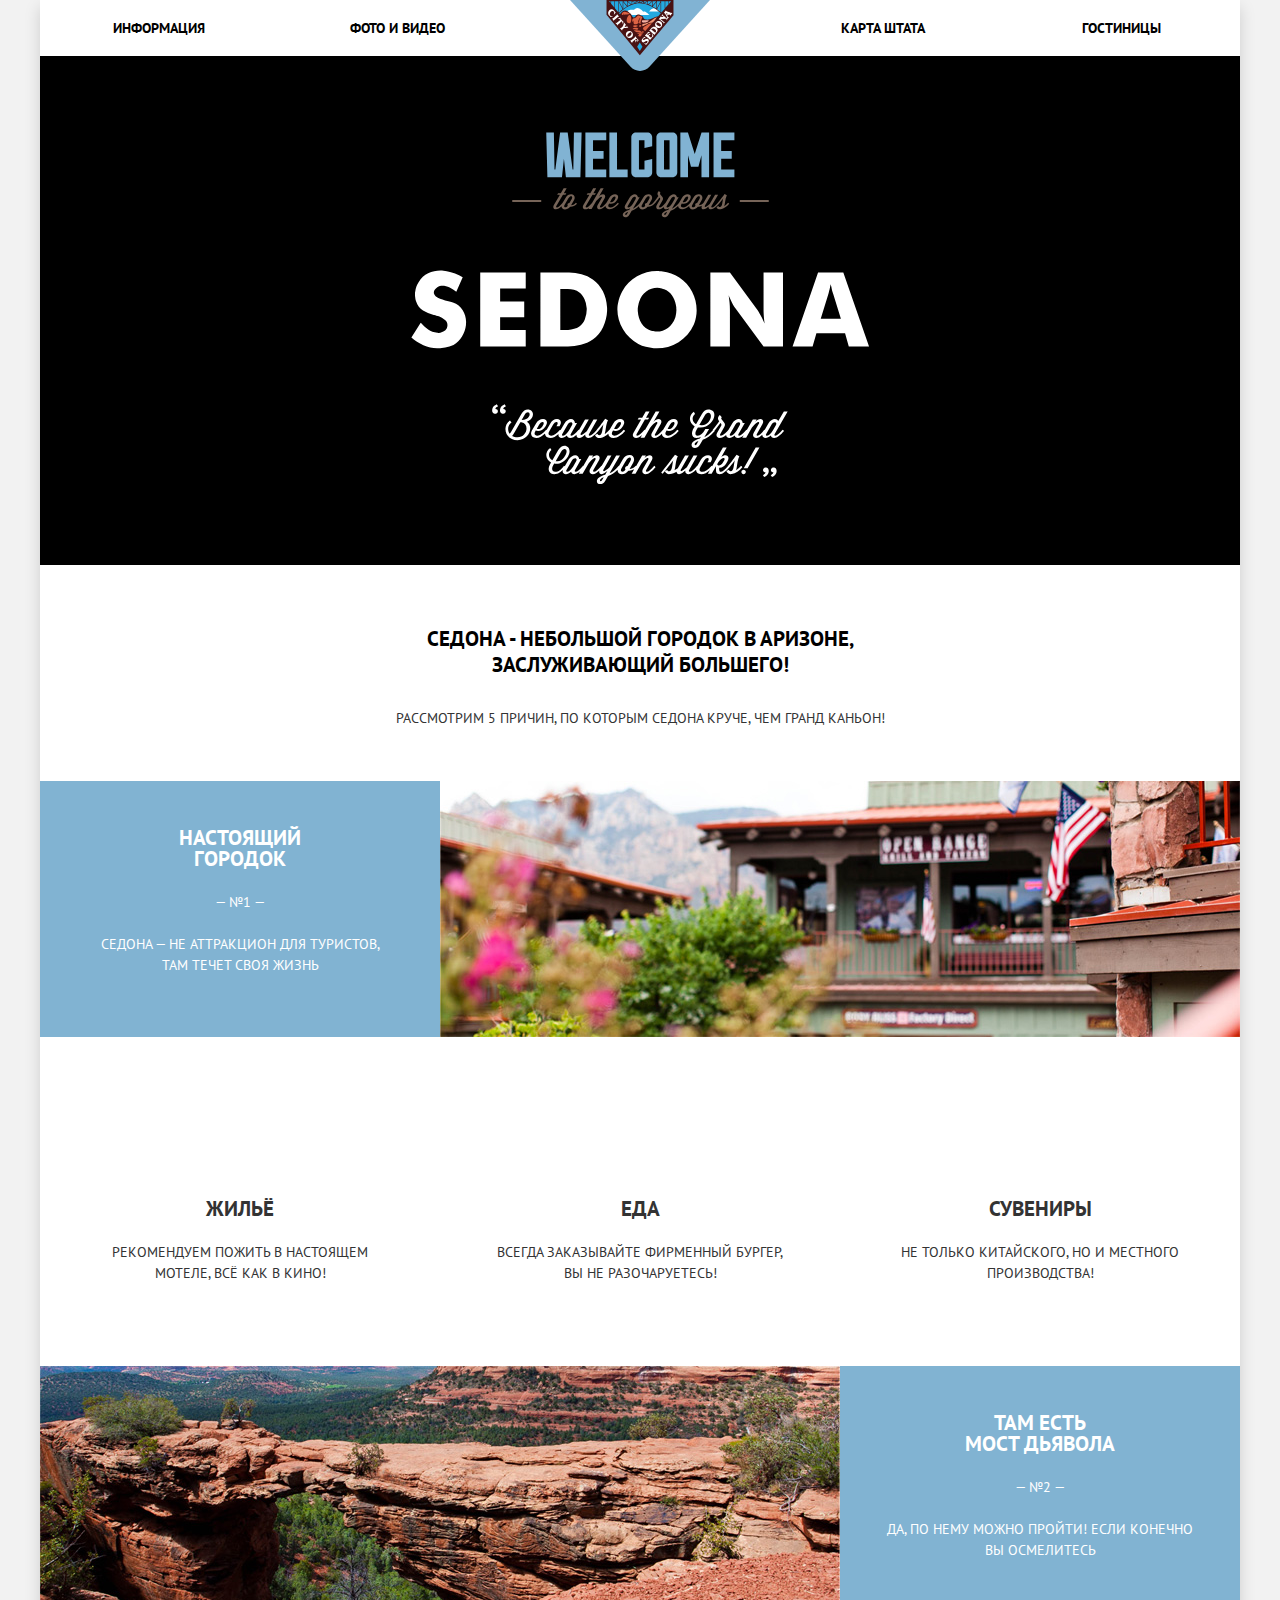
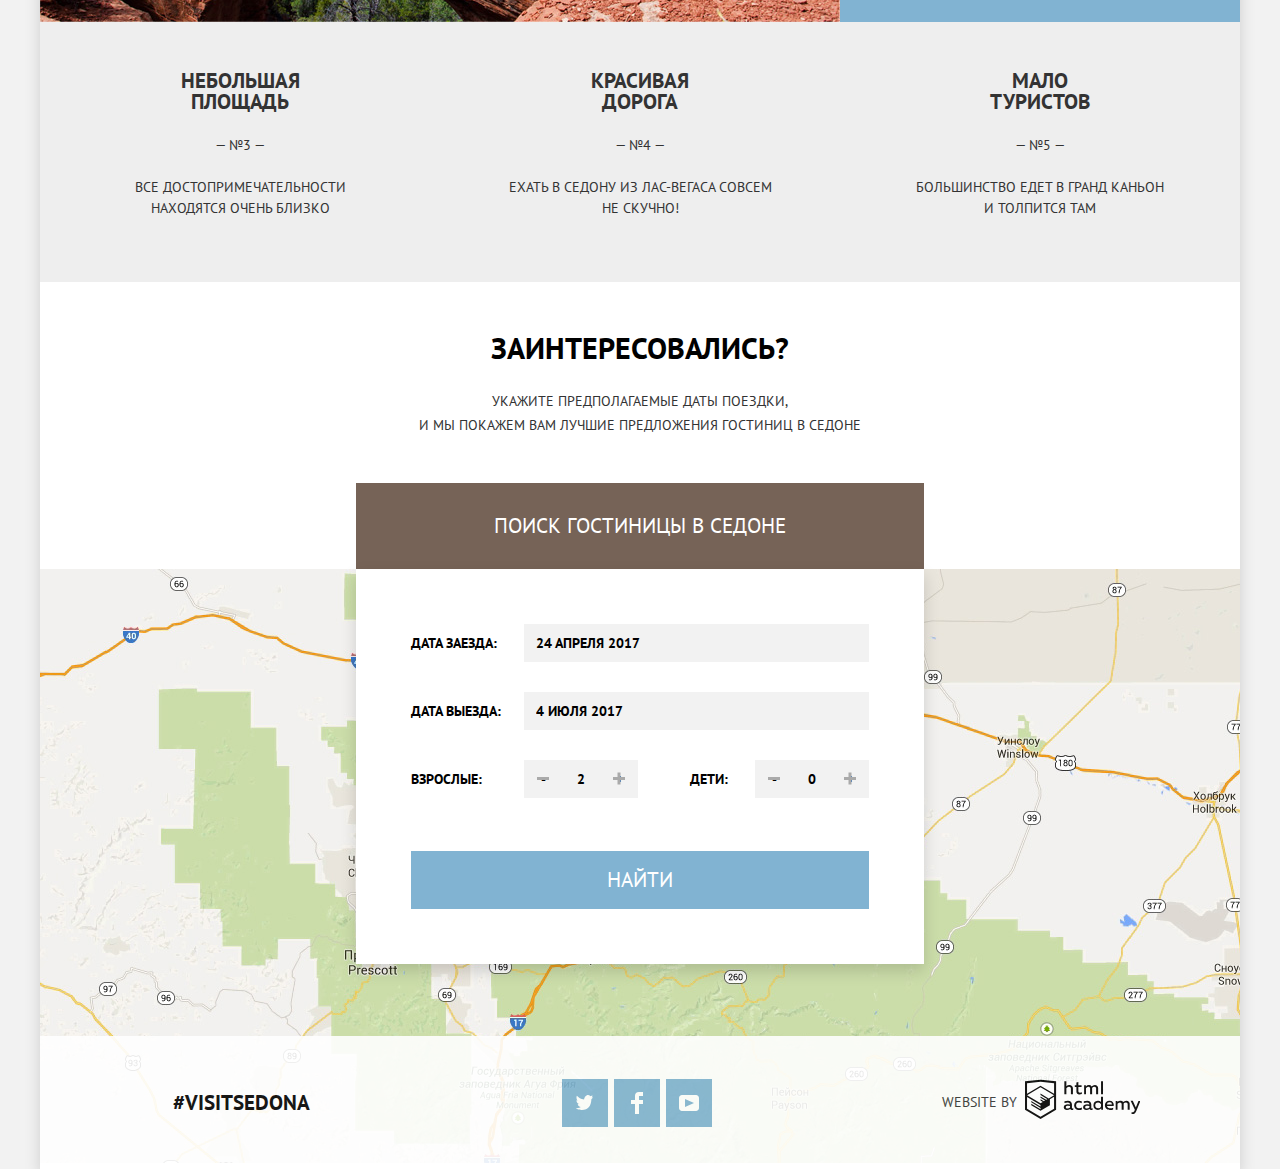
==== index.html @ 8b04db04 "Полностью закончил верстку главной страницы" ====
<!DOCTYPE html>
<html lang="ru">
  <head>
    <meta charset="utf-8">
    <title>HTML Academy: Седона</title>
    <link href="https://fonts.googleapis.com/css?family=PT+Sans:400,700&amp;subset=cyrillic" rel="stylesheet">
    <link href="css/normalize.css" rel="stylesheet">
    <link href="css/style.css" rel="stylesheet">
  </head>
  <body>
    <div class="content">
      <header class="main-header">
        <nav class="main-navigation">
          <ul class="site-navigation">
            <div class="first-navigation">
              <li><a href="info.html">ИНФОРМАЦИЯ</a></li>
              <li><a href="photo.html">ФОТО И ВИДЕО</a></li>
            </div>
            <img src="img/sedona-logo.svg" class="sedona-logo" width="" height="" alt="Логотип Седоны»">
            <div class="last-navigation">
              <li><a href="map.html">КАРТА ШТАТА</a></li>
              <li><a href="inner.html">ГОСТИНИЦЫ</a></li>
            </div>
          </ul>
        </nav>
      </header>
      <main>
        <section class="welcome-sedona">
          <h1 class="visually-hidden">Город Седона</h1>
          <img class="welcome-img" src="img/sedona-welcome.svg" width="" height="" alt="Welcome to Sedona">
        </section>
        <section class="sedona-reasons">
          <h2 class="visually-hidden">Преимущества Седоны</h2>
          <div class="headline">
            <p><b>СЕДОНА - НЕБОЛЬШОЙ ГОРОДОК В АРИЗОНЕ, ЗАСЛУЖИВАЮЩИЙ БОЛЬШЕГО!</b></p>
          </div>
          <p>РАССМОТРИМ 5 ПРИЧИН, ПО КОТОРЫМ СЕДОНА КРУЧЕ, ЧЕМ ГРАНД КАНЬОН!</p>
          <ol class="sedona-reasons-top">
            <li class="true-town">
              <div>
                <section class="description true-town-description">
                  <h3>НАСТОЯЩИЙ ГОРОДОК</h3>
                  <span>— №1 —</span><p>СЕДОНА — НЕ АТТРАКЦИОН ДЛЯ ТУРИСТОВ, ТАМ ТЕЧЕТ СВОЯ ЖИЗНЬ</p>
                </section>
                <img class="true-town-img" src="img/true-town.jpg" width="800px" height="256px" alt="Седона - настоящий городок">
              </div>
              <ul class="trues">
                <li>
                  <h4>ЖИЛЬЁ</h4>
                  <p>РЕКОМЕНДУЕМ ПОЖИТЬ В НАСТОЯЩЕМ МОТЕЛЕ, ВСЁ КАК В КИНО!</p>
                </li>
                <li>
                  <h4>ЕДА</h4>
                  <p>ВСЕГДА ЗАКАЗЫВАЙТЕ ФИРМЕННЫЙ БУРГЕР, ВЫ НЕ РАЗОЧАРУЕТЕСЬ!</p>
                </li>
                <li>
                  <h4>СУВЕНИРЫ</h4>
                  <p>НЕ ТОЛЬКО КИТАЙСКОГО, НО И МЕСТНОГО ПРОИЗВОДСТВА!</p>
                </li>
              </ul>
            </li>
            <li class="bridge">
              <img class="bridge-img" src="img/bridge.jpg" width="" height="" alt="Мост дьявола">
              <section class="description bridge-description">
                <h3>ТАМ ЕСТЬ <br> МОСТ ДЬЯВОЛА</h3>
                <span>— №2 —</span><p>ДА, ПО НЕМУ МОЖНО ПРОЙТИ! ЕСЛИ КОНЕЧНО ВЫ ОСМЕЛИТЕСЬ</p>
              </section>
            </li>
            <div class="last-reasons">
              <li class="area description">
                <h3>НЕБОЛЬШАЯ ПЛОЩАДЬ</h3>
                <span>— №3 —</span><p>ВСЕ ДОСТОПРИМЕЧАТЕЛЬНОСТИ НАХОДЯТСЯ ОЧЕНЬ БЛИЗКО</p>
              </li>
              <li class="road description">
                <h3>КРАСИВАЯ ДОРОГА</h3>
                <span>— №4 —</span><p>ЕХАТЬ В СЕДОНУ ИЗ ЛАС-ВЕГАСА СОВСЕМ НЕ СКУЧНО!</p>
              </li>
              <li class="tourists description">
                <h3>МАЛО ТУРИСТОВ</h3>
                <span>— №5 —</span><p>БОЛЬШИНСТВО ЕДЕТ В ГРАНД КАНЬОН И ТОЛПИТСЯ ТАМ</p>
              </li>
            </div>
          </ol>
        </section>
        <section class="search-hotels">
          <p class="interest"><b>ЗАИНТЕРЕСОВАЛИСЬ?</b></p>
          <p class="description-form">УКАЖИТЕ ПРЕДПОЛАГАЕМЫЕ ДАТЫ ПОЕЗДКИ, <br> И МЫ ПОКАЖЕМ ВАМ ЛУЧШИЕ ПРЕДЛОЖЕНИЯ ГОСТИНИЦ В СЕДОНЕ</p>
          <button class="button search-hotels-button">ПОИСК ГОСТИНИЦЫ В СЕДОНЕ</button>
          <div>
            <form class="search" method="post" action="https://echo.htmlacademy.ru">
              <div class="date-box">
                <label for="date-in">ДАТА ЗАЕЗДА:</label>
                <input type="text" class="date" id="date-in" value="24 АПРЕЛЯ 2017">
              </div>
              <div class="date-box">
                <label for="date-out">ДАТА ВЫЕЗДА:</label>
                <input type="text" class="date" id="date-out" value="4 ИЮЛЯ 2017">
              </div>
              <div class="bigs-kids">
                <div class="sign-number">
                  <label for="bigs">ВЗРОСЛЫЕ:</label>
                  <button class="sign" type="button">-</button>
                  <input class="bigs-kids-number" type="text" id="bigs" value="2">
                  <button class="sign plus" type="button">+</button>
                </div>
                <div class="sign-number">
                  <label for="kids" class="kids">ДЕТИ:</label>
                  <button class="sign" type="button">-</button>
                  <input class="bigs-kids-number" type="text" id="kids" value="0">
                  <button class="sign plus" type="button">+</button>
                </div>
              </div>
              <button class="button search-button" type="submit">НАЙТИ</button>
            </form>
          </div>
        </section>
        <section class="map">
          <img src="img/map.jpg" class="sedona-map" width="" height="" alt="Соединённые Штаты Америки, штат Аризона, Коконино-Каунти, Седона»"></li>
        </section>
      </main>
      <footer class="main-footer">
        <p class="hashtag"><b>#VISITSEDONA</b></p>
        <ul class="footer-social">
          <li><a class="social-button" href="#"><span class="visually-hidden">Twitter</span>
            <svg xmlns="http://www.w3.org/2000/svg" xmlns:xlink="http://www.w3.org/1999/xlink" viewBox="0 0 17 15" width="17" height="15">
                <path fill="#FFF" d="M10.95.144c1.685-.496 2.984.27 3.577 1.179.673-.231 1.331-.481 2.011-.708a2.345 2.345 0 0 1-.857 1.768c.685.17 1.304-.491 1.304-.491-.169 1-1.006 1.788-1.563 2.024-.231 6.75-3.175 11.217-10.077 11.082h-.446c-.41 0-4.164-.46-4.898-1.887 2.271.196 3.893-.422 4.693-1.177-.96-.3-2.679-.477-2.979-2.95.349.106.564.228 1.19.119C1.705 8.247.374 7.53.448 5.33c.285.328 1.067.536 1.34.472C1.085 5.561-.182 2.442.894.85c1.818 1.854 3.735 3.606 7.152 3.773C8.254 2.33 9.183.793 10.95.144z"/>
            </svg>
          </a></li>
          <li><a class="social-button" href="#"><span class="visually-hidden">Facebook</span>
            <svg xmlns="http://www.w3.org/2000/svg" viewBox="0 0 12 22" width="12" height="22">
                <path fill="#FFF" d="M12 4V0H8a4 4 0 0 0-4 4v4H0v4h4v10h4V12h4V8H8V4h4z"/>
            </svg>
          </a></li>
          <li><a class="social-button" href="#"><span class="visually-hidden">Youtube</span>
            <svg xmlns="http://www.w3.org/2000/svg" xmlns:xlink="http://www.w3.org/1999/xlink" viewBox="0 0 20 16" width="20" height="16">
                <path fill="#FFF" d="M17 0H3C1.35 0 0 1.35 0 3v10c0 1.65 1.35 3 3 3h14c1.65 0 3-1.35 3-3V3c0-1.65-1.35-3-3-3zM6.027 11.998V4.002L15.014 8l-8.987 3.998z"/>
            </svg>
          </a></li>
        </ul>
        <div class="trade-mark">
          <p>Website by</p>
          <a href="https://htmlacademy.ru" class="academy-logo">
            <svg xmlns="http://www.w3.org/2000/svg" data-name="Layer 1" viewBox="0 0 113 39" width="115" height="41">
                <path fill="#000" d="M46.84 28.22a2.07 2.07 0 0 0 .58-.11v1.4a3.41 3.41 0 0 1-1.24.22 1.75 1.75 0 0 1-1.75-1 5.08 5.08 0 0 1-3.3 1.13c-1.59 0-3.06-.87-3.06-2.68 0-2.24 2.08-2.93 3.9-2.93a11.63 11.63 0 0 1 2.28.26v-.31c0-1.09-.8-1.86-2.3-1.86a7.79 7.79 0 0 0-3.15.67v-1.79a10.72 10.72 0 0 1 3.35-.58c2.48 0 4 1.18 4 3.83v3.14a.57.57 0 0 0 .69.61zm-6.76-1.19a1.42 1.42 0 0 0 1.64 1.29 3.56 3.56 0 0 0 2.53-1v-1.51a10.21 10.21 0 0 0-1.9-.22c-1.1.01-2.27.35-2.27 1.45zM53.06 20.62a5.29 5.29 0 0 1 2.7.67v1.79a4.28 4.28 0 0 0-2.42-.73 2.89 2.89 0 1 0 0 5.76 5.26 5.26 0 0 0 2.55-.67v1.8a6.58 6.58 0 0 1-2.9.6 4.42 4.42 0 0 1-4.72-4.54 4.54 4.54 0 0 1 4.79-4.68zM65.84 28.22a2.07 2.07 0 0 0 .58-.11v1.4a3.41 3.41 0 0 1-1.24.22 1.75 1.75 0 0 1-1.75-1 5.08 5.08 0 0 1-3.3 1.13c-1.59 0-3.06-.87-3.06-2.68 0-2.24 2.08-2.93 3.9-2.93a11.63 11.63 0 0 1 2.28.26v-.31c0-1.09-.8-1.86-2.3-1.86a7.79 7.79 0 0 0-3.15.67v-1.79a10.72 10.72 0 0 1 3.35-.58c2.48 0 4 1.18 4 3.83v3.14a.57.57 0 0 0 .69.61zm-6.76-1.19a1.42 1.42 0 0 0 1.64 1.29 3.56 3.56 0 0 0 2.53-1v-1.51a10.21 10.21 0 0 0-1.9-.22c-1.11.01-2.27.35-2.27 1.45zM76.67 16.85v12.76h-1.76v-1.39a4.07 4.07 0 0 1-3.35 1.62 4.62 4.62 0 0 1 0-9.22 4 4 0 0 1 3.15 1.37v-5.14h2zm-4.76 5.48a2.9 2.9 0 0 0 0 5.8 3 3 0 0 0 2.79-1.84v-2.13a3.06 3.06 0 0 0-2.79-1.83zM82.99 20.62c3.48 0 4.68 2.81 4.12 5.34h-6.58c.22 1.57 1.75 2.22 3.35 2.22a6.41 6.41 0 0 0 2.77-.62v1.68a7.5 7.5 0 0 1-3.14.6c-2.68 0-5-1.53-5-4.61a4.39 4.39 0 0 1 4.48-4.61zm.09 1.62a2.39 2.39 0 0 0-2.57 2.26h4.85a2.06 2.06 0 0 0-2.28-2.26zM89.1 29.61v-8.75h1.73v1.09a4 4 0 0 1 2.92-1.33 3 3 0 0 1 2.73 1.4 4.33 4.33 0 0 1 3.06-1.4 3.21 3.21 0 0 1 3.32 3.52v5.47h-2V24.2a1.67 1.67 0 0 0-1.73-1.84 2.94 2.94 0 0 0-2.17 1.18V29.61h-2V24.2a1.67 1.67 0 0 0-1.73-1.84 3.11 3.11 0 0 0-2.32 1.35v5.91h-2zM111.47 20.86h2l-4.1 9.93c-.95 2.28-2.19 3-3.52 3a5 5 0 0 1-1.15-.15v-1.66a3 3 0 0 0 .89.13c.95 0 1.66-.67 2.17-2l.18-.44-4.16-8.82h2.13l3 6.6zM40.66 1.53v5a4 4 0 0 1 2.83-1.2A3.41 3.41 0 0 1 47.1 8.9v5.41h-2V9.15a1.9 1.9 0 0 0-2-2.1 3.08 3.08 0 0 0-2.44 1.46v5.8h-2V1.53h2zM52.43 2.42v3.12h3.17v1.71h-3.17v4c0 1.15.53 1.53 1.66 1.53a4.71 4.71 0 0 0 1.77-.35v1.68a7.14 7.14 0 0 1-2.35.38 2.68 2.68 0 0 1-3-2.88V7.23h-1.6V5.52h1.57V2.88zM58.1 14.29V5.54h1.73v1.09a4 4 0 0 1 2.92-1.33 3 3 0 0 1 2.73 1.4 4.33 4.33 0 0 1 3.06-1.4 3.21 3.21 0 0 1 3.32 3.52v5.47h-2V8.88a1.67 1.67 0 0 0-1.73-1.84 2.94 2.94 0 0 0-2.17 1.18V14.29h-2V8.88a1.67 1.67 0 0 0-1.73-1.84 3.11 3.11 0 0 0-2.32 1.35v5.91h-2zM74.72 1.52h1.95v12.76h-1.95zM15.44.02h-.16L0 1.62v28l15.28 9.09 15.28-9.09v-28zm13.12 28.45l-13.28 7.9L2 28.47V16.99l13.22 7.87v1.43l-9.07-5.4v1.38l9.11 5.47v1.46l-9.1-5.42v1.38l9.11 5.47 9.19-5.5V19.22l4.1-2.45v11.67zm0-13.16l-3.65 2.14-1.68 1-8-4.76v1.38l6.84 4.07h-.06l-.15.09-1 .57-5.64-3.36v1.38l4.45 2.65-1.05.7-3.36-2v1.38l2.21 1.3-2.25 1.35-13.16-7.82 13.17-7.92zm0-1.39L15.21 6.05l-13.2 7.86V3.41l13.28-1.39 13.28 1.39v10.51z"/>
            </svg>
          </a>
        </div>
      </footer>
    </div>
  </body>
</html>
---- css/style.css ----
body {
  margin: 0;
  padding: 0 20px;
  font-family: "PT Sans", "Arial", sans-serif;
  font-size: 14px;
  line-height: 21px;
  font-weight: normal;
  color: #333333;
  text-transform: uppercase;
  text-align: center;
  background-color: #f2f2f2;
}

.content {
  box-sizing: border-box;
  width: 1200px;
  margin: 0 auto;
  background-color: #ffffff;
  box-shadow: 0px 7px 15px 0 rgba(0, 1, 1, 0.15);
  position: relative;
}

body .inner-page {
  text-align: left;
}

a {
  text-decoration: none;
}

img {
  max-width: 100%;
  height: auto;
}

.visually-hidden {
  position: absolute;
  width: 1px;
  height: 1px;
  margin: -1px;
  border: 0;
  padding: 0;
  clip: rect(0 0 0 0);
  overflow: hidden;
}

.welcome-sedona {
  background-image:
    url(/Users/belinsky/Documents/GitHub/913447-sedona-24/img/polygon.svg),
    url(/Users/belinsky/Documents/GitHub/913447-sedona-24/img/background.jpg);
  background-color: black;
  width: 100%;
  height: 509px;
  margin: 0;
  padding: 0;
  background-repeat: no-repeat, no-repeat;
  background-position: center 451px, center -82px;
  display: flex;
}

.welcome-img {
  margin: auto;
  margin-top: 76px;
}

.main-navigation a {
  line-height: 26px;
  font-weight: bold;
  color: #000000;
  background-color: #ffffff;
}

.main-navigation .site-navigation-current {
  color: #766357;
}

.main-navigation a:hover,
.main-navigation a:focus {
  color: #81b3d2;
}

.main-navigation a:active {
  color: rgba(0, 0, 0, 0.3);
}

.site-navigation {
  background-color: white;
  margin: 0;
  padding: 15px 0;
  list-style: none;
  display: flex;
  justify-content: space-between;
  align-items: center;
}

.first-navigation,
.last-navigation {
  width: 478px;
  display: flex;
  justify-content: space-around;
}

.sedona-logo {
  position: absolute;
  top: 0;
  left: 50%;
  margin-left: -70px;
}

.sedona-reasons-top {
  margin: 0;
}

.sedona-reasons {
  background-color: white;
}

.sedona-reasons p {
  /* line-height: 26px; */
  padding: 0;
  margin: 0;
}

.headline {
  margin-top: 61px;
  margin-bottom: 27px;
  margin-left: auto;
  margin-right: auto;
  width: 440px;
  font-size: 21px;
  line-height: 26px;
  color: #000000;
}

.headline + p {
  line-height: 26px;
}

.sedona-reasons > p {
  margin-bottom: 50px;
}

.sedona-reasons-top,
.sedona-reasons-top li {
  list-style: none;
  padding: 0;
}

.sedona-reasons h3,
.sedona-reasons h4 {
  font-size: 21px;
  padding: 0;
  margin: 0;
}

.sedona-reasons h3 {
  padding: 0 60px;
}

.true-town div,
.bridge {
  display: flex;
  height: 256px;
  color: #ffffff;
  background-color: #81b3d2;
}

.description {
  box-sizing: border-box;
  width: 400px;
}

.true-town-description {
  padding: 46px 60px 60px 60px;
}

.true-town-img {
  box-sizing: border-box;
  width: 800px;
}

.sedona-reasons span {
  display: inline-block;
  margin: 23px auto 21px auto;
}

.trues {
  display: flex;
  padding: 0;
}

.trues li {
  width: 400px;
  padding: 131px 55px 82px 55px;
  position: relative;
}

.trues h4 {
  margin-top: 30px;
  margin-bottom: 23px;
}

.trues li:first-child::before {
  content: "";
  position: absolute;
  width: 75px;
  height: 72px;
  top: 60px;
  left: 50%;
  margin-left: -37px;
  background-image: url(/Users/belinsky/Documents/GitHub/913447-sedona-24/img/house.svg);
}

.trues li:nth-child(2)::before {
  content: "";
  position: absolute;
  width: 74px;
  height: 70px;
  top: 61px;
  left: 50%;
  margin-left: -37px;
  background-image: url(/Users/belinsky/Documents/GitHub/913447-sedona-24/img/burger.svg);
}

.trues li:nth-child(3)::before {
  content: "";
  position: absolute;
  width: 64px;
  height: 76px;
  top: 56px;
  left: 50%;
  margin-left: -32px;
  background-image: url(/Users/belinsky/Documents/GitHub/913447-sedona-24/img/gift.svg);
}

.bridge-description {
   padding: 46px 45px 60px 45px;
}

.last-reasons {
  display: flex;
  background-color: #eeeeee;
  padding-top: 48px;
  padding-bottom: 63px;
}

.last-reasons li {
  padding-left: 72px;
  padding-right: 72px;
}

.last-reasons .road {
  padding-left: 65px;
  padding-right: 65px;
}


.search-hotels {
  background-color: white;
}

.search-hotels .interest {
  font-size: 30px;
  line-height: 36px;
  margin-top: 48px;
  margin-bottom: 23px;
  color: #000000;
}

.search-hotels .description-form {
  margin-bottom: 46px;
  line-height: 24px;
}

.button {
  border: 0;
  color: #ffffff;
  text-align: center;
  font-size: 21px;
  line-height: 26px;
}


.search-hotels-button {
/*  width: 568px; */
  padding: 30px 138px;
/*  height: 86px; */
  background-color: #766357;

}

.search-hotels-button:hover,
.search-hotels-button:focus,
.button-reserv:hover,
.button-reserv:focus {
  background-color: #604e43;
}

.search-hotels-button:active,
.button-reserv:active {
  background-color: #503e33;
  color: rgba(255, 255, 255, 0.3);
}

.sedona-map {
  position: relative;
  z-index: 1;
}

.search-hotels-button + div {
  position: relative;
}

.search {
  position: absolute;
  z-index: 20;
  top: 0;
  left: 50%;
  display: flex;
  flex-direction: column;
  width: 458px;
  margin-left: -284px;
  /* margin-right: 229px; */
  padding: 55px;
  background-color: #ffffff;
  box-shadow: 0px 7px 15px 0 rgba(0, 1, 1, 0.15);
}

.search div {
  display: flex;
  justify-content: flex-start;
  align-items: center;
  margin-bottom: 30px;
/*  width: 458px; */
  line-height: 26px;
  font-weight: bold;
  color: #000000;
  text-align: left;
/*  background-color: yellow; */
}

.search label {
/*  display: block; */
/*  flex-basis: 112px; */
    width: 113px;
/*  flex-grow: 2; */
/*  background-color: green; */
}

.search input,
.sign {
  background-color: #f2f2f2;
  border: 0;
  padding: 6px 12px;
  line-height: 26px;
  font-weight: bold;
  text-align: center;
}

.search .sign {
  box-sizing: border-box;
  height: 38px;
  width: 38px;
  position: relative;
/*  text-align: center; */
}

.sign::before,
.sign::after {
  content: "";
  position: absolute;
  top: 17px;
  left: 13px;
  width: 12px;
  height: 3px;
  background-color: #aaaaaa;
}

.plus::after {
  transform: rotate(90deg);
}

.sign:hover::before,
.sign:hover::after,
.sign:focus::before,
.sign:focus::after {
  background-color: #000000;
}

.sign:active::before,
.sign:active::after {
  background-color: #81b3d2;
}

.search .date {
  box-sizing: border-box;
  width: 346px;
/*  position: relative; */
  padding-right: 40px;
  text-align: left;
}

 .search .date-box {
  position: relative;
}

.search .date-box::after {
  content: "";
  position: absolute;
  top: 9px;
  right: 9px;
  width: 21px;
  height: 22px;
  background-image: url(/Users/belinsky/Documents/GitHub/913447-sedona-24/img/calendar.svg);
}

.date-box:hover::after {
  background-image: url(/Users/belinsky/Documents/GitHub/913447-sedona-24/img/calendar-hover.svg);
}

.date-box:active::after  {
  background-image: url(/Users/belinsky/Documents/GitHub/913447-sedona-24/img/calendar-active.svg);
}

.search .bigs-kids {
  display: flex;
  justify-content: space-between;
  box-sizing: border-box;
  width: 458px;
/*  background-color: blue; */
}

.bigs-kids-number {
  box-sizing: border-box;
  width: 38px;
}

.search .sign-number {
  margin: 0;
}

.search .sign-number .kids {
  width: 65px;
}

.search input:hover,
.sign:hover {
  background-color: #ebebeb;
}

.search input:focus {
  outline: 2px solid #e5e5e5;
  background-color: #ffffff;
}

.search .search-button {
  width: 458px;
  height: 58px;
  margin-top: 23px;
  color: #ffffff;
  background-color: #81b3d2;
}

.search-button:hover,
.search-button:focus,
.button-more:hover,
.button-more:focus {
  background-color: #669ec0;
}

.search-button:active,
.button-more:active {
  color: rgba(255, 255, 255, 0.3);
  background-color: #5496bd;
}

footer {
  display: flex;
  justify-content: space-around;
  align-items: center;
  padding: 42px 36px;
  box-sizing: border-box;
  width: 100%;
  background-color: #ffffff;
}

.main-footer {
  position: absolute;
  z-index: 2;
  bottom: 0px;
  right: 0px;
  opacity: 0.9;
}

.hashtag,
.trade-mark {
  box-sizing: border-box;
  width: 400px;
}

.hashtag {
  font-size: 21px;
  line-height: 26px;
  text-align: left;
  padding-left: 68px;
  margin: 0;
  color: #000000;
}

.footer-social {
  display: flex;
  justify-content: space-between;
  align-items: center;
  padding: 0;
  margin: 0;
  list-style: none;
}

.social-button {
  display: flex;
  align-items: center;
  justify-content: center;
  width: 46px;
  height: 48px;
  margin-right: 6px;
  background-color: #81b3d2;
}

.social-button:hover,
.social-button:focus {
  background-color: #669ec0;
}

.social-button:active {
  background-color: #5496bd;
}

.social-button:active path {
  opacity: 0.3;
}

.trade-mark {
  display: flex;
  padding-left: 167px;
  align-items: center;
}

.trade-mark p {
  margin-right: 8px;
}

.trade-mark:hover path,
.trade-mark:focus path {
  fill: #81b3d2;
}

.trade-mark:active path {
  fill: #bdbbbc;
}


/* ////////////// стили для inner ///////////////////*/

.catalog-list {
  list-style: none;
  margin: 0;
  padding: 0;
}

.hotel-card {
  display: flex;
  justify-content: flex-start;
  height: 90px;
  padding: 30px 72px;
  border-bottom: 1px solid grey;
}

.hotel-img {
  order: -1;
  margin-right: 30px;
}

.hotel-img img {
  width: 135px;
  height: 90px;
}

.hotel-price {
/*  width: 110px; */
  display: flex;
  flex-wrap: wrap;
  justify-content: flex-start;
  width: 258px;
  margin: 0;
  padding: 0;
}

.hotel-price p {
  margin-top: 0;
  margin-bottom: 10px;
}

.first-column {
  flex-basis: 110px;
  margin-right: 6px;
}

.hotel-name a {
  font-size: 21px;
  line-height: 26px;
  color: #000000;
}

.hotel-name {
  margin-top: -4px;
  margin-bottom: 6px;
}

.hotel-name a:hover,
.hotel-name a:focus {
  color: #81b3d2;
}

.hotel-name a:active {
  color: rgba(0, 0, 0, 0.3);
}

.button-inner {
  display: inline-block;
  color: #ffffff;
  text-align: center;
  vertical-align: text-bottom;
  font-weight: bold;
  padding: 5px 16px;
}

.button-more {
  box-sizing: border-box;
  width: 110px;
  margin-right: 6px;
  background-color: #81b3d2;
}

.button-reserv {
  background-color: #766357;
/*  width: 142px; */
}

.hotel-price {
  text-align: left;
}

.star-rating {
  margin-left: auto;
  display: flex;
  flex-direction: column;
  align-items: flex-end;
  justify-content: space-between;
}

.rating {
  margin: 0;
  padding: 4px 14px;
  color: #666666;
  text-align: center;
  background-color: #f2f2f2;
}
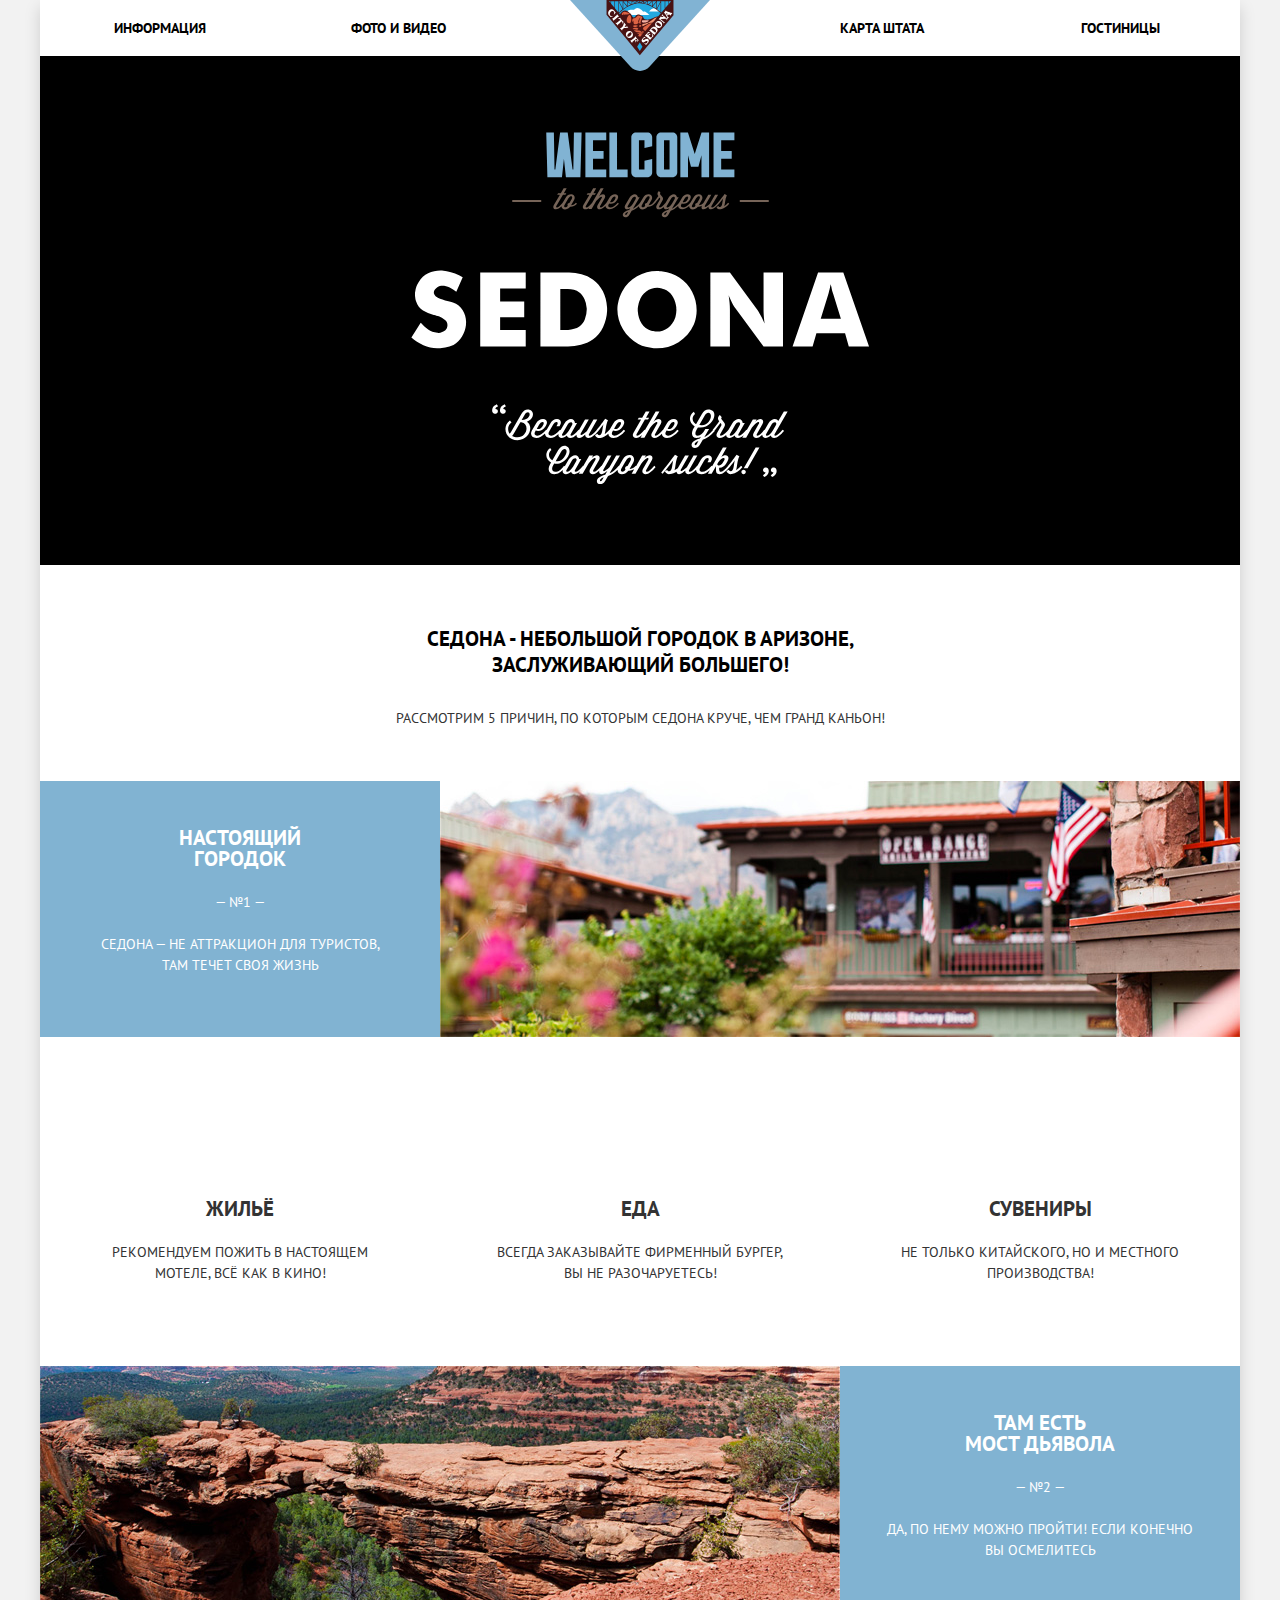
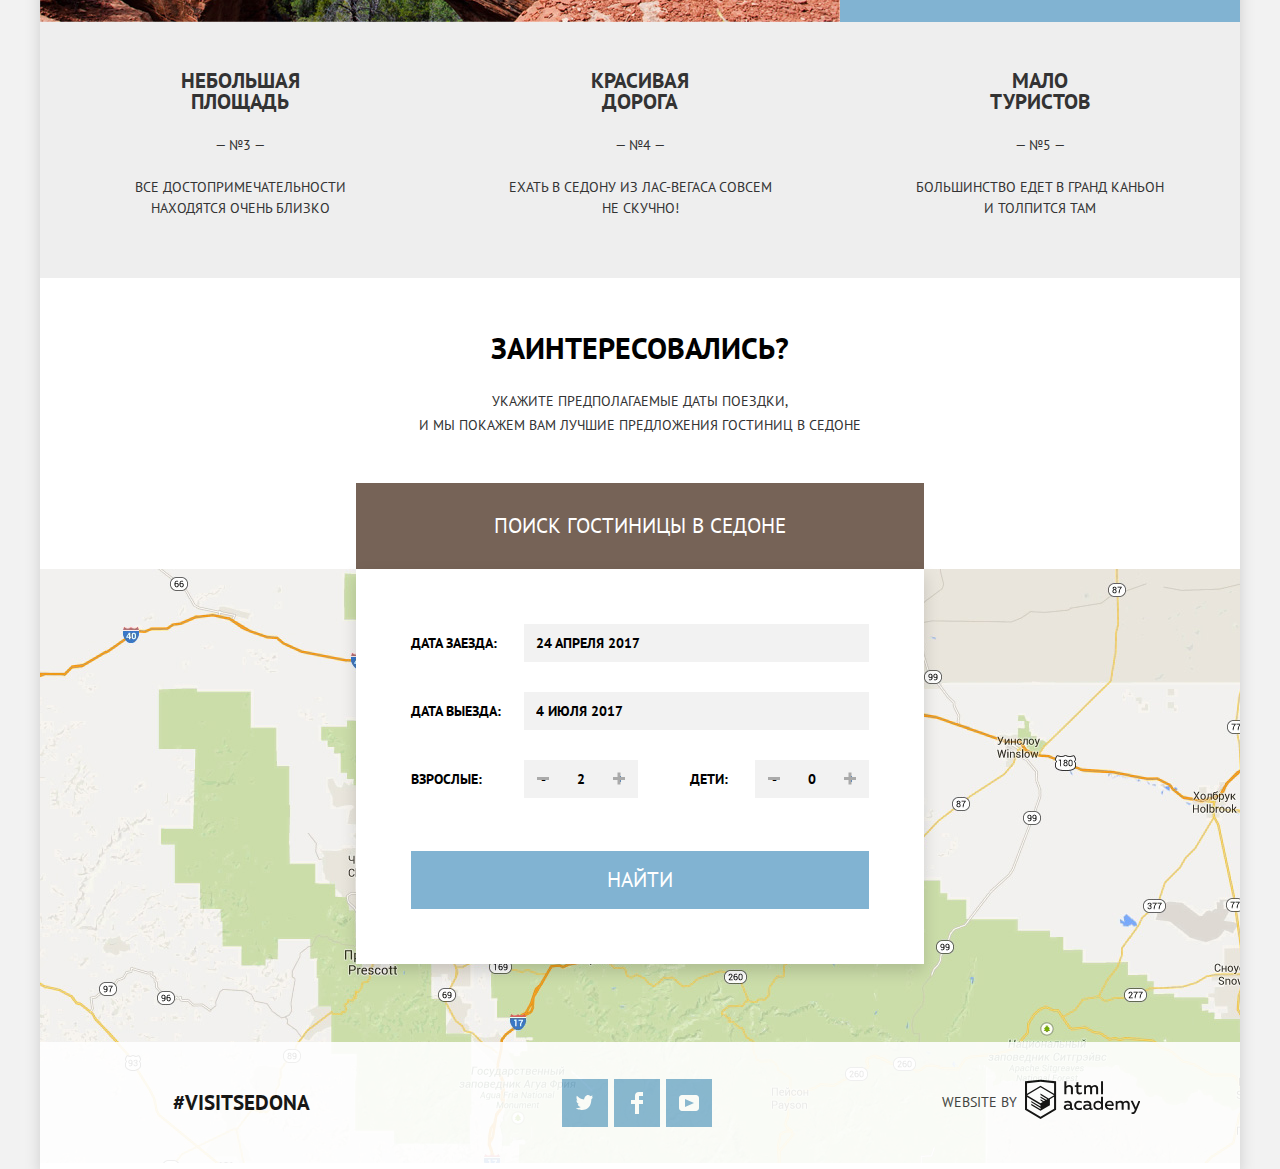
==== commit f82e0229: "Исправление ошибки после проверки валидатора" ====
--- a/index.html
+++ b/index.html
@@ -10,24 +10,21 @@
   <body>
     <div class="content">
       <header class="main-header">
+        <img src="img/sedona-logo.svg" class="sedona-logo" width="140" height="72" alt="Логотип Седоны">
         <nav class="main-navigation">
           <ul class="site-navigation">
-            <div class="first-navigation">
-              <li><a href="info.html">ИНФОРМАЦИЯ</a></li>
-              <li><a href="photo.html">ФОТО И ВИДЕО</a></li>
-            </div>
-            <img src="img/sedona-logo.svg" class="sedona-logo" width="" height="" alt="Логотип Седоны»">
-            <div class="last-navigation">
-              <li><a href="map.html">КАРТА ШТАТА</a></li>
-              <li><a href="inner.html">ГОСТИНИЦЫ</a></li>
-            </div>
+            <li><a href="info.html">ИНФОРМАЦИЯ</a></li>
+            <li><a href="photo.html">ФОТО И ВИДЕО</a></li>
+            <li></li>
+            <li><a href="map.html">КАРТА ШТАТА</a></li>
+            <li><a href="inner.html">ГОСТИНИЦЫ</a></li>
           </ul>
         </nav>
       </header>
       <main>
         <section class="welcome-sedona">
           <h1 class="visually-hidden">Город Седона</h1>
-          <img class="welcome-img" src="img/sedona-welcome.svg" width="" height="" alt="Welcome to Sedona">
+          <img class="welcome-img" src="img/sedona-welcome.svg" width="459" height="353" alt="Welcome to Sedona">
         </section>
         <section class="sedona-reasons">
           <h2 class="visually-hidden">Преимущества Седоны</h2>
@@ -42,7 +39,7 @@
                   <h3>НАСТОЯЩИЙ ГОРОДОК</h3>
                   <span>— №1 —</span><p>СЕДОНА — НЕ АТТРАКЦИОН ДЛЯ ТУРИСТОВ, ТАМ ТЕЧЕТ СВОЯ ЖИЗНЬ</p>
                 </section>
-                <img class="true-town-img" src="img/true-town.jpg" width="800px" height="256px" alt="Седона - настоящий городок">
+                <img class="true-town-img" src="img/true-town.jpg" width="800" height="256" alt="Седона - настоящий городок">
               </div>
               <ul class="trues">
                 <li>
@@ -60,26 +57,26 @@
               </ul>
             </li>
             <li class="bridge">
-              <img class="bridge-img" src="img/bridge.jpg" width="" height="" alt="Мост дьявола">
+              <img class="bridge-img" src="img/bridge.jpg" width="800" height="256" alt="Мост дьявола">
               <section class="description bridge-description">
                 <h3>ТАМ ЕСТЬ <br> МОСТ ДЬЯВОЛА</h3>
                 <span>— №2 —</span><p>ДА, ПО НЕМУ МОЖНО ПРОЙТИ! ЕСЛИ КОНЕЧНО ВЫ ОСМЕЛИТЕСЬ</p>
               </section>
             </li>
-            <div class="last-reasons">
-              <li class="area description">
-                <h3>НЕБОЛЬШАЯ ПЛОЩАДЬ</h3>
-                <span>— №3 —</span><p>ВСЕ ДОСТОПРИМЕЧАТЕЛЬНОСТИ НАХОДЯТСЯ ОЧЕНЬ БЛИЗКО</p>
-              </li>
-              <li class="road description">
-                <h3>КРАСИВАЯ ДОРОГА</h3>
-                <span>— №4 —</span><p>ЕХАТЬ В СЕДОНУ ИЗ ЛАС-ВЕГАСА СОВСЕМ НЕ СКУЧНО!</p>
-              </li>
-              <li class="tourists description">
-                <h3>МАЛО ТУРИСТОВ</h3>
-                <span>— №5 —</span><p>БОЛЬШИНСТВО ЕДЕТ В ГРАНД КАНЬОН И ТОЛПИТСЯ ТАМ</p>
-              </li>
-            </div>
+          </ol>
+          <ol class="last-reasons">
+            <li class="area description">
+              <h3>НЕБОЛЬШАЯ ПЛОЩАДЬ</h3>
+              <span>— №3 —</span><p>ВСЕ ДОСТОПРИМЕЧАТЕЛЬНОСТИ НАХОДЯТСЯ ОЧЕНЬ БЛИЗКО</p>
+            </li>
+            <li class="road description">
+              <h3>КРАСИВАЯ ДОРОГА</h3>
+              <span>— №4 —</span><p>ЕХАТЬ В СЕДОНУ ИЗ ЛАС-ВЕГАСА СОВСЕМ НЕ СКУЧНО!</p>
+            </li>
+            <li class="tourists description">
+              <h3>МАЛО ТУРИСТОВ</h3>
+              <span>— №5 —</span><p>БОЛЬШИНСТВО ЕДЕТ В ГРАНД КАНЬОН И ТОЛПИТСЯ ТАМ</p>
+            </li>
           </ol>
         </section>
         <section class="search-hotels">
@@ -115,7 +112,7 @@
           </div>
         </section>
         <section class="map">
-          <img src="img/map.jpg" class="sedona-map" width="" height="" alt="Соединённые Штаты Америки, штат Аризона, Коконино-Каунти, Седона»"></li>
+          <img src="img/map.jpg" class="sedona-map" width="1200" height="594" alt="Соединённые Штаты Америки, штат Аризона, Коконино-Каунти, Седона">
         </section>
       </main>
       <footer class="main-footer">
@@ -139,7 +136,7 @@
         </ul>
         <div class="trade-mark">
           <p>Website by</p>
-          <a href="https://htmlacademy.ru" class="academy-logo">
+          <a href="https://htmlacademy.ru/intensive/htmlcss" class="academy-logo">
             <svg xmlns="http://www.w3.org/2000/svg" data-name="Layer 1" viewBox="0 0 113 39" width="115" height="41">
                 <path fill="#000" d="M46.84 28.22a2.07 2.07 0 0 0 .58-.11v1.4a3.41 3.41 0 0 1-1.24.22 1.75 1.75 0 0 1-1.75-1 5.08 5.08 0 0 1-3.3 1.13c-1.59 0-3.06-.87-3.06-2.68 0-2.24 2.08-2.93 3.9-2.93a11.63 11.63 0 0 1 2.28.26v-.31c0-1.09-.8-1.86-2.3-1.86a7.79 7.79 0 0 0-3.15.67v-1.79a10.72 10.72 0 0 1 3.35-.58c2.48 0 4 1.18 4 3.83v3.14a.57.57 0 0 0 .69.61zm-6.76-1.19a1.42 1.42 0 0 0 1.64 1.29 3.56 3.56 0 0 0 2.53-1v-1.51a10.21 10.21 0 0 0-1.9-.22c-1.1.01-2.27.35-2.27 1.45zM53.06 20.62a5.29 5.29 0 0 1 2.7.67v1.79a4.28 4.28 0 0 0-2.42-.73 2.89 2.89 0 1 0 0 5.76 5.26 5.26 0 0 0 2.55-.67v1.8a6.58 6.58 0 0 1-2.9.6 4.42 4.42 0 0 1-4.72-4.54 4.54 4.54 0 0 1 4.79-4.68zM65.84 28.22a2.07 2.07 0 0 0 .58-.11v1.4a3.41 3.41 0 0 1-1.24.22 1.75 1.75 0 0 1-1.75-1 5.08 5.08 0 0 1-3.3 1.13c-1.59 0-3.06-.87-3.06-2.68 0-2.24 2.08-2.93 3.9-2.93a11.63 11.63 0 0 1 2.28.26v-.31c0-1.09-.8-1.86-2.3-1.86a7.79 7.79 0 0 0-3.15.67v-1.79a10.72 10.72 0 0 1 3.35-.58c2.48 0 4 1.18 4 3.83v3.14a.57.57 0 0 0 .69.61zm-6.76-1.19a1.42 1.42 0 0 0 1.64 1.29 3.56 3.56 0 0 0 2.53-1v-1.51a10.21 10.21 0 0 0-1.9-.22c-1.11.01-2.27.35-2.27 1.45zM76.67 16.85v12.76h-1.76v-1.39a4.07 4.07 0 0 1-3.35 1.62 4.62 4.62 0 0 1 0-9.22 4 4 0 0 1 3.15 1.37v-5.14h2zm-4.76 5.48a2.9 2.9 0 0 0 0 5.8 3 3 0 0 0 2.79-1.84v-2.13a3.06 3.06 0 0 0-2.79-1.83zM82.99 20.62c3.48 0 4.68 2.81 4.12 5.34h-6.58c.22 1.57 1.75 2.22 3.35 2.22a6.41 6.41 0 0 0 2.77-.62v1.68a7.5 7.5 0 0 1-3.14.6c-2.68 0-5-1.53-5-4.61a4.39 4.39 0 0 1 4.48-4.61zm.09 1.62a2.39 2.39 0 0 0-2.57 2.26h4.85a2.06 2.06 0 0 0-2.28-2.26zM89.1 29.61v-8.75h1.73v1.09a4 4 0 0 1 2.92-1.33 3 3 0 0 1 2.73 1.4 4.33 4.33 0 0 1 3.06-1.4 3.21 3.21 0 0 1 3.32 3.52v5.47h-2V24.2a1.67 1.67 0 0 0-1.73-1.84 2.94 2.94 0 0 0-2.17 1.18V29.61h-2V24.2a1.67 1.67 0 0 0-1.73-1.84 3.11 3.11 0 0 0-2.32 1.35v5.91h-2zM111.47 20.86h2l-4.1 9.93c-.95 2.28-2.19 3-3.52 3a5 5 0 0 1-1.15-.15v-1.66a3 3 0 0 0 .89.13c.95 0 1.66-.67 2.17-2l.18-.44-4.16-8.82h2.13l3 6.6zM40.66 1.53v5a4 4 0 0 1 2.83-1.2A3.41 3.41 0 0 1 47.1 8.9v5.41h-2V9.15a1.9 1.9 0 0 0-2-2.1 3.08 3.08 0 0 0-2.44 1.46v5.8h-2V1.53h2zM52.43 2.42v3.12h3.17v1.71h-3.17v4c0 1.15.53 1.53 1.66 1.53a4.71 4.71 0 0 0 1.77-.35v1.68a7.14 7.14 0 0 1-2.35.38 2.68 2.68 0 0 1-3-2.88V7.23h-1.6V5.52h1.57V2.88zM58.1 14.29V5.54h1.73v1.09a4 4 0 0 1 2.92-1.33 3 3 0 0 1 2.73 1.4 4.33 4.33 0 0 1 3.06-1.4 3.21 3.21 0 0 1 3.32 3.52v5.47h-2V8.88a1.67 1.67 0 0 0-1.73-1.84 2.94 2.94 0 0 0-2.17 1.18V14.29h-2V8.88a1.67 1.67 0 0 0-1.73-1.84 3.11 3.11 0 0 0-2.32 1.35v5.91h-2zM74.72 1.52h1.95v12.76h-1.95zM15.44.02h-.16L0 1.62v28l15.28 9.09 15.28-9.09v-28zm13.12 28.45l-13.28 7.9L2 28.47V16.99l13.22 7.87v1.43l-9.07-5.4v1.38l9.11 5.47v1.46l-9.1-5.42v1.38l9.11 5.47 9.19-5.5V19.22l4.1-2.45v11.67zm0-13.16l-3.65 2.14-1.68 1-8-4.76v1.38l6.84 4.07h-.06l-.15.09-1 .57-5.64-3.36v1.38l4.45 2.65-1.05.7-3.36-2v1.38l2.21 1.3-2.25 1.35-13.16-7.82 13.17-7.92zm0-1.39L15.21 6.05l-13.2 7.86V3.41l13.28-1.39 13.28 1.39v10.51z"/>
             </svg>
--- a/css/style.css
+++ b/css/style.css
@@ -89,15 +89,21 @@
   padding: 15px 0;
   list-style: none;
   display: flex;
-  justify-content: space-between;
-  align-items: center;
-}
-
-.first-navigation,
-.last-navigation {
-  width: 478px;
-  display: flex;
-  justify-content: space-around;
+  /*  justify-content: space-around; */
+  /* align-items: left; */
+}
+
+.site-navigation li {
+  width: 239px;
+  display: flex;
+}
+
+.site-navigation a {
+  margin: auto;
+}
+
+.site-navigation li:nth-child(3) {
+  width: 244px;
 }
 
 .sedona-logo {
@@ -105,10 +111,6 @@
   top: 0;
   left: 50%;
   margin-left: -70px;
-}
-
-.sedona-reasons-top {
-  margin: 0;
 }
 
 .sedona-reasons {
@@ -157,6 +159,14 @@
   padding: 0 60px;
 }
 
+.sedona-reasons-top {
+  margin: 0;
+}
+
+.true-town {
+  width: 1200px;
+}
+
 .true-town div,
 .bridge {
   display: flex;
@@ -186,10 +196,12 @@
 
 .trues {
   display: flex;
+  flex-wrap: wrap;
   padding: 0;
 }
 
 .trues li {
+  box-sizing: border-box;
   width: 400px;
   padding: 131px 55px 82px 55px;
   position: relative;
@@ -239,9 +251,14 @@
 
 .last-reasons {
   display: flex;
+  flex-wrap: wrap;
+  /* box-sizing: border-box; */
+  padding: 20px 0 59px 0;
+  margin: 0;
+  /* padding-top: 48px;
+  padding-bottom: 63px; */
+  list-style: none;
   background-color: #eeeeee;
-  padding-top: 48px;
-  padding-bottom: 63px;
 }
 
 .last-reasons li {
@@ -249,6 +266,10 @@
   padding-right: 72px;
 }
 
+.last-reasons h3 {
+  margin-top: 28px;
+}
+
 .last-reasons .road {
   padding-left: 65px;
   padding-right: 65px;
@@ -262,7 +283,7 @@
 .search-hotels .interest {
   font-size: 30px;
   line-height: 36px;
-  margin-top: 48px;
+  margin-top: 52px;
   margin-bottom: 23px;
   color: #000000;
 }
@@ -478,7 +499,6 @@
   display: flex;
   justify-content: space-around;
   align-items: center;
-  padding: 42px 36px;
   box-sizing: border-box;
   width: 100%;
   background-color: #ffffff;
@@ -490,6 +510,7 @@
   bottom: 0px;
   right: 0px;
   opacity: 0.9;
+  padding: 36px 36px 42px 36px;
 }
 
 .hashtag,
@@ -597,7 +618,7 @@
 
 .hotel-price p {
   margin-top: 0;
-  margin-bottom: 10px;
+  margin-bottom: 14px;
 }
 
 .first-column {
@@ -631,7 +652,7 @@
   text-align: center;
   vertical-align: text-bottom;
   font-weight: bold;
-  padding: 5px 16px;
+  padding: 3px 16px;
 }
 
 .button-more {
@@ -656,6 +677,10 @@
   flex-direction: column;
   align-items: flex-end;
   justify-content: space-between;
+}
+
+.star img {
+  margin-left: 2px;
 }
 
 .rating {
@@ -665,3 +690,7 @@
   text-align: center;
   background-color: #f2f2f2;
 }
+
+.inner-footer {
+  padding: 35px 36px;
+}
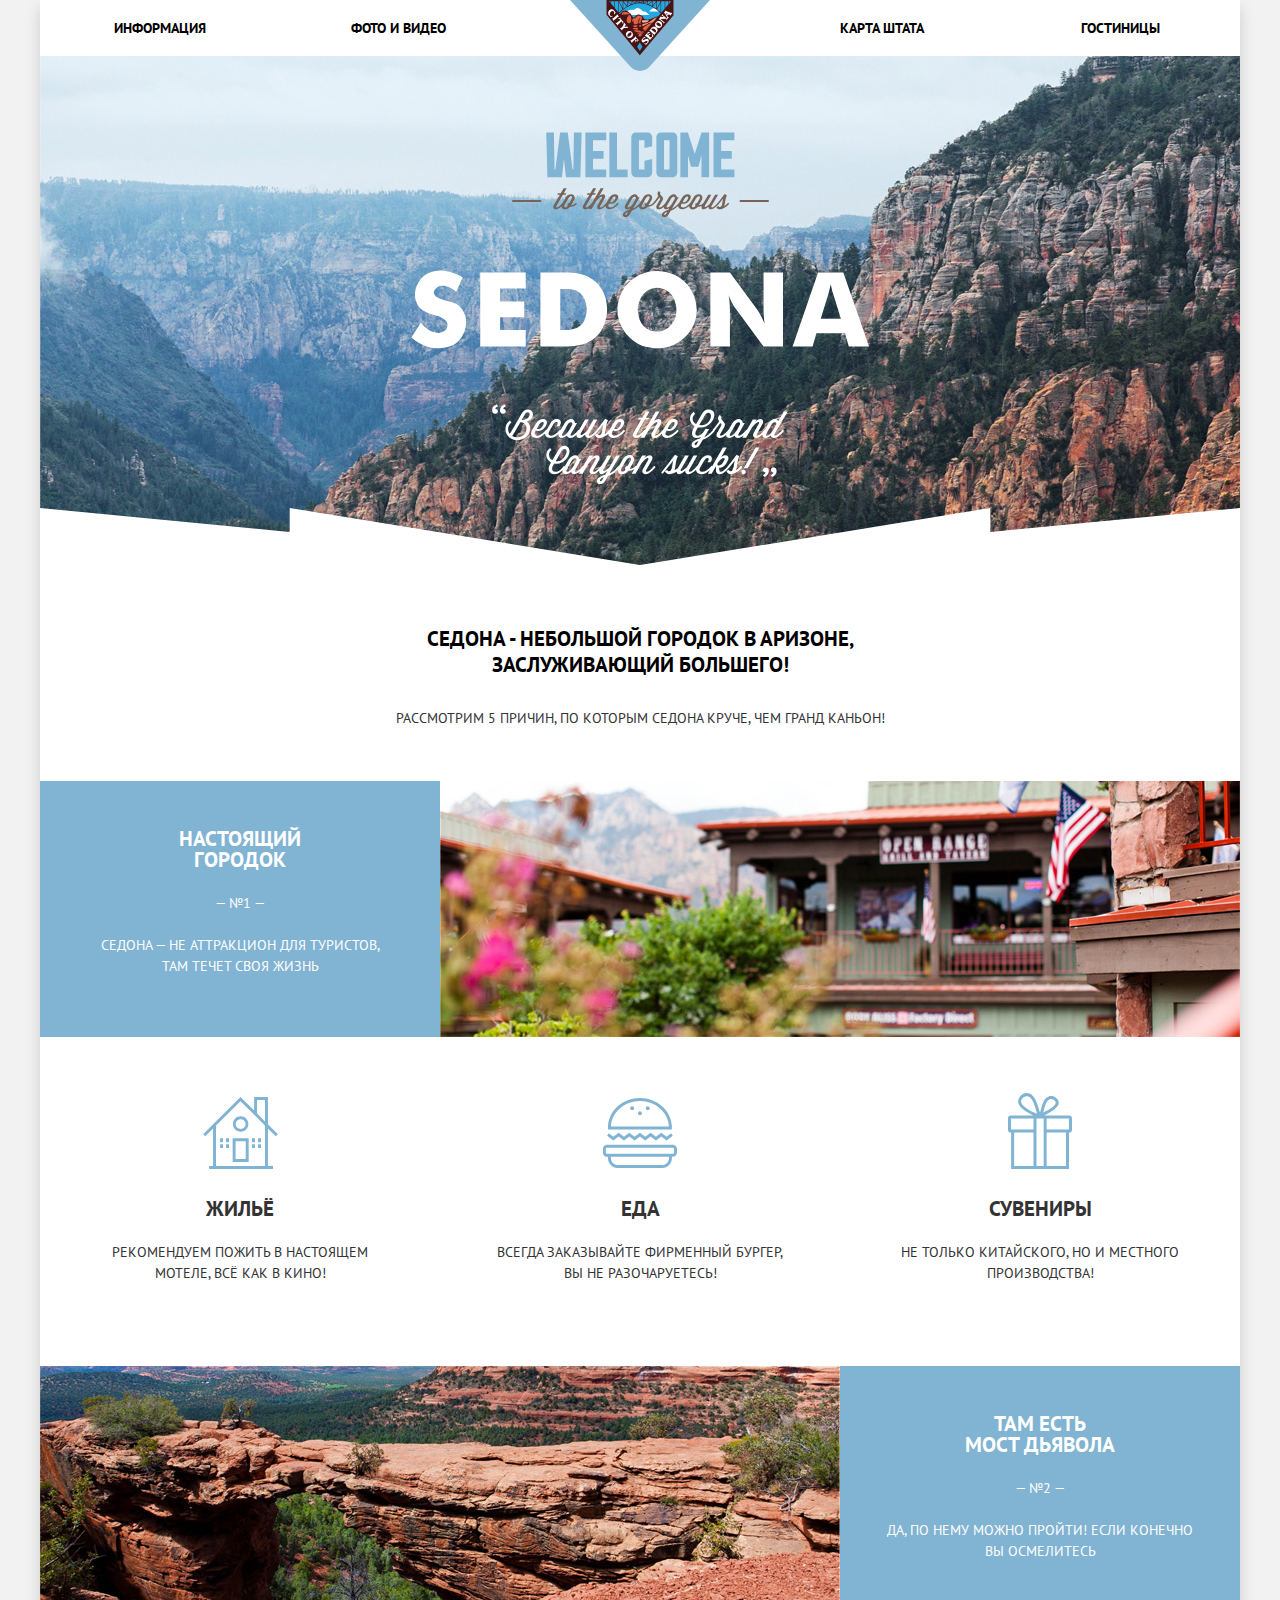
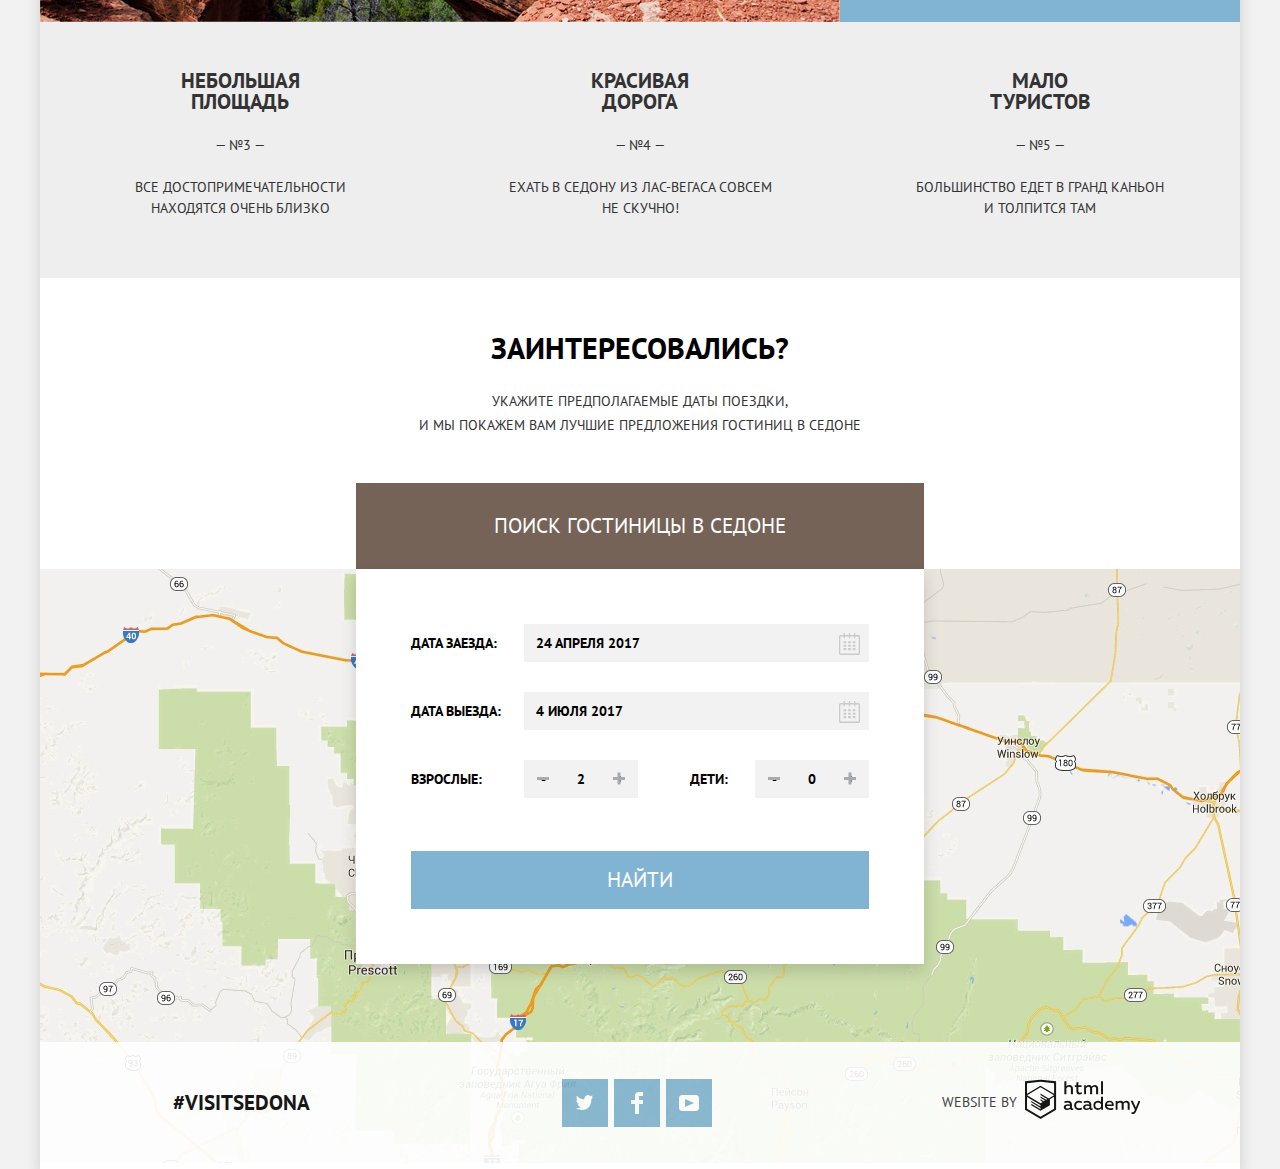
==== commit b37286f3: "Полностью завершил личный проект" ====
--- a/index.html
+++ b/index.html
@@ -32,14 +32,14 @@
             <p><b>СЕДОНА - НЕБОЛЬШОЙ ГОРОДОК В АРИЗОНЕ, ЗАСЛУЖИВАЮЩИЙ БОЛЬШЕГО!</b></p>
           </div>
           <p>РАССМОТРИМ 5 ПРИЧИН, ПО КОТОРЫМ СЕДОНА КРУЧЕ, ЧЕМ ГРАНД КАНЬОН!</p>
-          <ol class="sedona-reasons-top">
+          <ol class="sedona-big-reasons">
             <li class="true-town">
               <div>
                 <section class="description true-town-description">
                   <h3>НАСТОЯЩИЙ ГОРОДОК</h3>
                   <span>— №1 —</span><p>СЕДОНА — НЕ АТТРАКЦИОН ДЛЯ ТУРИСТОВ, ТАМ ТЕЧЕТ СВОЯ ЖИЗНЬ</p>
                 </section>
-                <img class="true-town-img" src="img/true-town.jpg" width="800" height="256" alt="Седона - настоящий городок">
+                <img class="big-reasons-img" src="img/true-town.jpg" width="800" height="256" alt="Седона - настоящий городок">
               </div>
               <ul class="trues">
                 <li>
@@ -57,14 +57,14 @@
               </ul>
             </li>
             <li class="bridge">
-              <img class="bridge-img" src="img/bridge.jpg" width="800" height="256" alt="Мост дьявола">
+              <img class="big-reasons-img" src="img/bridge.jpg" width="800" height="256" alt="Мост дьявола">
               <section class="description bridge-description">
                 <h3>ТАМ ЕСТЬ <br> МОСТ ДЬЯВОЛА</h3>
                 <span>— №2 —</span><p>ДА, ПО НЕМУ МОЖНО ПРОЙТИ! ЕСЛИ КОНЕЧНО ВЫ ОСМЕЛИТЕСЬ</p>
               </section>
             </li>
           </ol>
-          <ol class="last-reasons">
+          <ol class="sedona-small-reasons">
             <li class="area description">
               <h3>НЕБОЛЬШАЯ ПЛОЩАДЬ</h3>
               <span>— №3 —</span><p>ВСЕ ДОСТОПРИМЕЧАТЕЛЬНОСТИ НАХОДЯТСЯ ОЧЕНЬ БЛИЗКО</p>
@@ -88,10 +88,18 @@
               <div class="date-box">
                 <label for="date-in">ДАТА ЗАЕЗДА:</label>
                 <input type="text" class="date" id="date-in" value="24 АПРЕЛЯ 2017">
+                <svg xmlns="http://www.w3.org/2000/svg" width="21" height="22" viewBox="0 0 21 22" fill="#cacaca">
+                    <path d="M19.251 2.025h-2.845V.648c0-.381-.294-.689-.656-.689-.363 0-.656.308-.656.689v1.377h-3.938V.648c0-.381-.294-.689-.655-.689-.363 0-.657.308-.657.689v1.377H5.906V.648c0-.381-.294-.689-.656-.689-.363 0-.657.308-.657.689v1.377H1.75C.784 2.025 0 2.847 0 3.862v16.302C0 21.179.784 22 1.75 22h17.501c.966 0 1.749-.821 1.749-1.836V3.862c0-1.015-.783-1.837-1.749-1.837zm.437 18.139a.448.448 0 0 1-.437.459H1.75a.45.45 0 0 1-.438-.459V3.862a.45.45 0 0 1 .438-.459h2.844v1.378c0 .381.294.689.657.689.362 0 .656-.308.656-.689V3.403h3.938v1.378c0 .381.294.689.657.689.361 0 .655-.308.655-.689V3.403h3.938v1.378c0 .381.293.689.656.689.362 0 .656-.308.656-.689V3.403h2.845c.241 0 .437.206.437.459v16.302z"/>
+                    <path d="M4.594 8.225h2.625v2.066H4.594zM4.594 11.668h2.625v2.067H4.594zM4.594 15.112h2.625v2.066H4.594zM9.188 15.112h2.625v2.066H9.188zM9.188 11.668h2.625v2.067H9.188zM9.188 8.225h2.625v2.066H9.188zM13.781 15.112h2.625v2.066h-2.625zM13.781 11.668h2.625v2.067h-2.625zM13.781 8.225h2.625v2.066h-2.625z"/>
+                </svg>
               </div>
               <div class="date-box">
                 <label for="date-out">ДАТА ВЫЕЗДА:</label>
                 <input type="text" class="date" id="date-out" value="4 ИЮЛЯ 2017">
+                <svg xmlns="http://www.w3.org/2000/svg" width="21" height="22" viewBox="0 0 21 22" fill="#cacaca">
+                    <path d="M19.251 2.025h-2.845V.648c0-.381-.294-.689-.656-.689-.363 0-.656.308-.656.689v1.377h-3.938V.648c0-.381-.294-.689-.655-.689-.363 0-.657.308-.657.689v1.377H5.906V.648c0-.381-.294-.689-.656-.689-.363 0-.657.308-.657.689v1.377H1.75C.784 2.025 0 2.847 0 3.862v16.302C0 21.179.784 22 1.75 22h17.501c.966 0 1.749-.821 1.749-1.836V3.862c0-1.015-.783-1.837-1.749-1.837zm.437 18.139a.448.448 0 0 1-.437.459H1.75a.45.45 0 0 1-.438-.459V3.862a.45.45 0 0 1 .438-.459h2.844v1.378c0 .381.294.689.657.689.362 0 .656-.308.656-.689V3.403h3.938v1.378c0 .381.294.689.657.689.361 0 .655-.308.655-.689V3.403h3.938v1.378c0 .381.293.689.656.689.362 0 .656-.308.656-.689V3.403h2.845c.241 0 .437.206.437.459v16.302z"/>
+                    <path d="M4.594 8.225h2.625v2.066H4.594zM4.594 11.668h2.625v2.067H4.594zM4.594 15.112h2.625v2.066H4.594zM9.188 15.112h2.625v2.066H9.188zM9.188 11.668h2.625v2.067H9.188zM9.188 8.225h2.625v2.066H9.188zM13.781 15.112h2.625v2.066h-2.625zM13.781 11.668h2.625v2.067h-2.625zM13.781 8.225h2.625v2.066h-2.625z"/>
+                </svg>
               </div>
               <div class="bigs-kids">
                 <div class="sign-number">
--- a/css/style.css
+++ b/css/style.css
@@ -46,8 +46,8 @@
 
 .welcome-sedona {
   background-image:
-    url(/Users/belinsky/Documents/GitHub/913447-sedona-24/img/polygon.svg),
-    url(/Users/belinsky/Documents/GitHub/913447-sedona-24/img/background.jpg);
+    url('../img/polygon.svg'),
+    url('../img/background.jpg');
   background-color: black;
   width: 100%;
   height: 509px;
@@ -142,8 +142,8 @@
   margin-bottom: 50px;
 }
 
-.sedona-reasons-top,
-.sedona-reasons-top li {
+.sedona-big-reasons,
+.sedona-big-reasons li {
   list-style: none;
   padding: 0;
 }
@@ -159,7 +159,7 @@
   padding: 0 60px;
 }
 
-.sedona-reasons-top {
+.sedona-big-reasons {
   margin: 0;
 }
 
@@ -170,7 +170,8 @@
 .true-town div,
 .bridge {
   display: flex;
-  height: 256px;
+  align-items: center;
+  /* height: 256px; */
   color: #ffffff;
   background-color: #81b3d2;
 }
@@ -184,9 +185,12 @@
   padding: 46px 60px 60px 60px;
 }
 
-.true-town-img {
-  box-sizing: border-box;
+.big-reasons-img {
+  box-sizing: border-box;
+  align-items: center;
+  /* align-content: center; */
   width: 800px;
+  height: 256px;
 }
 
 .sedona-reasons span {
@@ -220,7 +224,7 @@
   top: 60px;
   left: 50%;
   margin-left: -37px;
-  background-image: url(/Users/belinsky/Documents/GitHub/913447-sedona-24/img/house.svg);
+  background-image: url('../img/house.svg');
 }
 
 .trues li:nth-child(2)::before {
@@ -231,7 +235,7 @@
   top: 61px;
   left: 50%;
   margin-left: -37px;
-  background-image: url(/Users/belinsky/Documents/GitHub/913447-sedona-24/img/burger.svg);
+  background-image: url('../img/burger.svg');
 }
 
 .trues li:nth-child(3)::before {
@@ -242,14 +246,14 @@
   top: 56px;
   left: 50%;
   margin-left: -32px;
-  background-image: url(/Users/belinsky/Documents/GitHub/913447-sedona-24/img/gift.svg);
+  background-image: url('../img/gift.svg');
 }
 
 .bridge-description {
    padding: 46px 45px 60px 45px;
 }
 
-.last-reasons {
+.sedona-small-reasons {
   display: flex;
   flex-wrap: wrap;
   /* box-sizing: border-box; */
@@ -261,16 +265,16 @@
   background-color: #eeeeee;
 }
 
-.last-reasons li {
+.sedona-small-reasons li {
   padding-left: 72px;
   padding-right: 72px;
 }
 
-.last-reasons h3 {
+.sedona-small-reasons h3 {
   margin-top: 28px;
 }
 
-.last-reasons .road {
+.sedona-small-reasons .road {
   padding-left: 65px;
   padding-right: 65px;
 }
@@ -425,22 +429,23 @@
   position: relative;
 }
 
-.search .date-box::after {
-  content: "";
+.search svg {
+  /* content: ""; */
   position: absolute;
   top: 9px;
   right: 9px;
   width: 21px;
   height: 22px;
-  background-image: url(/Users/belinsky/Documents/GitHub/913447-sedona-24/img/calendar.svg);
-}
-
-.date-box:hover::after {
-  background-image: url(/Users/belinsky/Documents/GitHub/913447-sedona-24/img/calendar-hover.svg);
-}
-
-.date-box:active::after  {
-  background-image: url(/Users/belinsky/Documents/GitHub/913447-sedona-24/img/calendar-active.svg);
+}
+
+.date-box:hover svg {
+  fill: #231f20;
+  /* background-image: url(/Users/belinsky/Documents/GitHub/913447-sedona-24/img/calendar-hover.svg); */
+}
+
+.date-box:active  svg {
+  fill: #81b3d2;
+  /* background-image: url(/Users/belinsky/Documents/GitHub/913447-sedona-24/img/calendar-active.svg); */
 }
 
 .search .bigs-kids {
@@ -582,6 +587,280 @@
 
 /* ////////////// стили для inner ///////////////////*/
 
+.filters {
+  display: flex;
+  justify-content: flex-start;
+  padding: 28px 72px 20px 72px;
+  color: #ffffff;
+  background-image: url('../img/filter-background.jpg');
+  background-position: center -300px;
+}
+
+.filters fieldset {
+  display: flex;
+  flex-direction: column;
+  box-sizing: border-box;
+  width: 239px;
+  margin: 0 16px 0 0;
+  padding: 0;
+  /* padding: 24px 48px 20px 72px; */
+  /* margin: auto; */
+  border: none;
+}
+
+.filters legend {
+  padding-bottom: 23px;
+  font-size: 16px;
+  font-weight: bold;
+}
+
+.custom-checkbox {
+  position: relative;
+  padding-left: 40px;
+  cursor: pointer;
+  margin-bottom: 25px;
+}
+
+.filters .custom-checkbox:last-child {
+  margin-bottom: 12px;
+}
+
+.custom-checkbox input[type="checkbox"] + span {
+  position: absolute;
+  width: 27px;
+  height: 23px;
+  left: 0px;
+  /* background-color: #000000; */
+  background-image: url('../img/checkbox-off.svg');
+  background-repeat: no-repeat;
+}
+
+.custom-checkbox input[type="checkbox"]:focus + span {
+  border-color: #663d15;
+  outline: thin dotted;
+  outline: 5px auto -webkit-focus-ring-color;
+}
+
+.custom-checkbox input[type="checkbox"]:checked + span {
+  background-image: url('../img/checkbox-on.svg');
+}
+
+.custom-checkbox input[type="checkbox"]:disabled + span {
+  background-image: url('../img/checkbox-off-dis.svg');
+}
+
+.custom-checkbox input[type="checkbox"]:checked:disabled + span {
+  background-image: url('../img/checkbox-on-dis.svg');
+}
+
+.sorting {
+  position: relative;
+  display: flex;
+  align-items: center;
+  padding: 22px 72px 19px 72px;
+  border-bottom: 1px solid #e5e5e5;
+}
+
+.sorting .sorting-button {
+  margin-top: 4px;
+  font-size: 12px;
+  line-height: 18px;
+  background-color: transparent;
+  border: none;
+  cursor: pointer;
+}
+
+.sorting .result {
+  margin: 0 47px 0 0;
+  font-size: 21px;
+  line-height: 26px;
+  font-weight: bold;
+}
+
+.result + p {
+  font-size: 12px;
+  line-height: 18px;
+  margin-right: 33px;
+  margin-top: 15px;
+}
+
+.sorting-button {
+  margin-right: 19px;
+}
+
+.sorting-button span {
+  border-bottom: 1px dotted #81b3d2;
+  color: rgba(0, 0, 0, 0.3);
+}
+
+.sorting-button-current span {
+  border-bottom: none;
+  color: #81b3d2;
+}
+
+.sorting-button:hover span,
+.sorting-button:focus span {
+  border-bottom: 1px dotted #81b3d2;
+  color: #81b3d2;
+}
+
+.sorting-button:active span {
+  border-bottom: none;
+  color: #000000;
+}
+
+.sorting-up-down {
+  margin-left: auto;
+}
+
+.sorting-up,
+.sorting-down {
+  border: none;
+  padding: 0;
+  cursor: pointer;
+}
+
+.sorting-up {
+  margin-right: 9px;
+}
+
+.sorting-up:hover path,
+.sorting-down:hover path,
+.sorting-up:focus path,
+.sorting-down:focus path {
+  fill: #000000;
+}
+
+.sorting-up:active path,
+.sorting-down:active path,
+.sorting-up-current path,
+.sorting-down-current path {
+  fill: #81b3d2;
+}
+
+.filter-range {
+  width: 317px;
+  margin-left: auto;
+  /* margin: 50px auto; /* для демо */
+  color: #ffffff;
+  text-transform: uppercase;
+}
+
+.filter-range-title {
+  margin-bottom: 9px;
+  font-weight: 600;
+  font-size: 16px;
+  line-height: 21px;
+}
+
+.price-controls {
+  position: relative;
+  height: 32px;
+  margin-bottom: 20px;
+  font-size: 0;
+  border: 2px solid #ffffff;
+  border-radius: 2px;
+}
+
+.price-controls::after {
+  content: "";
+  position: absolute;
+  top: 50%;
+  left: 50%;
+  width: 2px;
+  height: 22px;
+  background: #ffffff;
+  transform: translate(-50%, -50%);
+}
+
+.price-controls label {
+  display: inline-block;
+  margin-top: 5px;
+  font-size: 14px;
+  line-height: 21px;
+  vertical-align: top;
+  cursor: pointer;
+}
+
+.price-controls .min-price {
+  width: 90px;
+  padding-left: 65px;
+}
+
+.price-controls .max-price {
+  width: 90px;
+  padding-left: 56px;
+}
+
+.price-controls input {
+  width: 50px;
+  margin: 0;
+  color: inherit;
+  font: inherit;
+  background: none;
+  border: none;
+}
+
+.range-controls {
+  position: relative;
+  margin-bottom: 32px;
+}
+
+.range-controls .scale {
+  height: 2px;
+  background: rgba(255, 255, 255, 0.3);
+}
+
+.range-controls .bar {
+  width: 80%;
+  height: 2px;
+  background: #ffffff;
+}
+
+.range-toggle {
+  position: absolute;
+  top: -9px;
+  width: 4px;
+  height: 4px;
+  background: #ababab;
+  border: 8px solid #ffffff;
+  border-radius: 50%;
+  box-shadow: 0 2px 1px 0 rgba(0, 1, 1, 0.2);
+  cursor: pointer;
+}
+
+.range-toggle:hover {
+  background: #1c4f80;
+}
+
+.range-toggle-min {
+  left: 0;
+}
+
+.range-toggle-max {
+  left: 80%;
+}
+
+.btn-transparent {
+  display: block;
+  margin-left: 84px;
+  padding: 6px 34px;
+  font-size: 14px;
+  line-height: 20px;
+  color: #ffffff;
+  text-transform: uppercase;
+  background: transparent;
+  border: 2px solid #ffffff;
+  border-radius: 2px;
+  cursor: pointer;
+}
+
+.btn-transparent:hover {
+  color: #000000;
+  background: #ffffff;
+}
+
+
 .catalog-list {
   list-style: none;
   margin: 0;
@@ -593,7 +872,7 @@
   justify-content: flex-start;
   height: 90px;
   padding: 30px 72px;
-  border-bottom: 1px solid grey;
+  border-bottom: 1px solid #e5e5e5;
 }
 
 .hotel-img {
@@ -694,3 +973,7 @@
 .inner-footer {
   padding: 35px 36px;
 }
+
+.inner-footer .trade-mark a {
+  margin-top: 5px;
+}
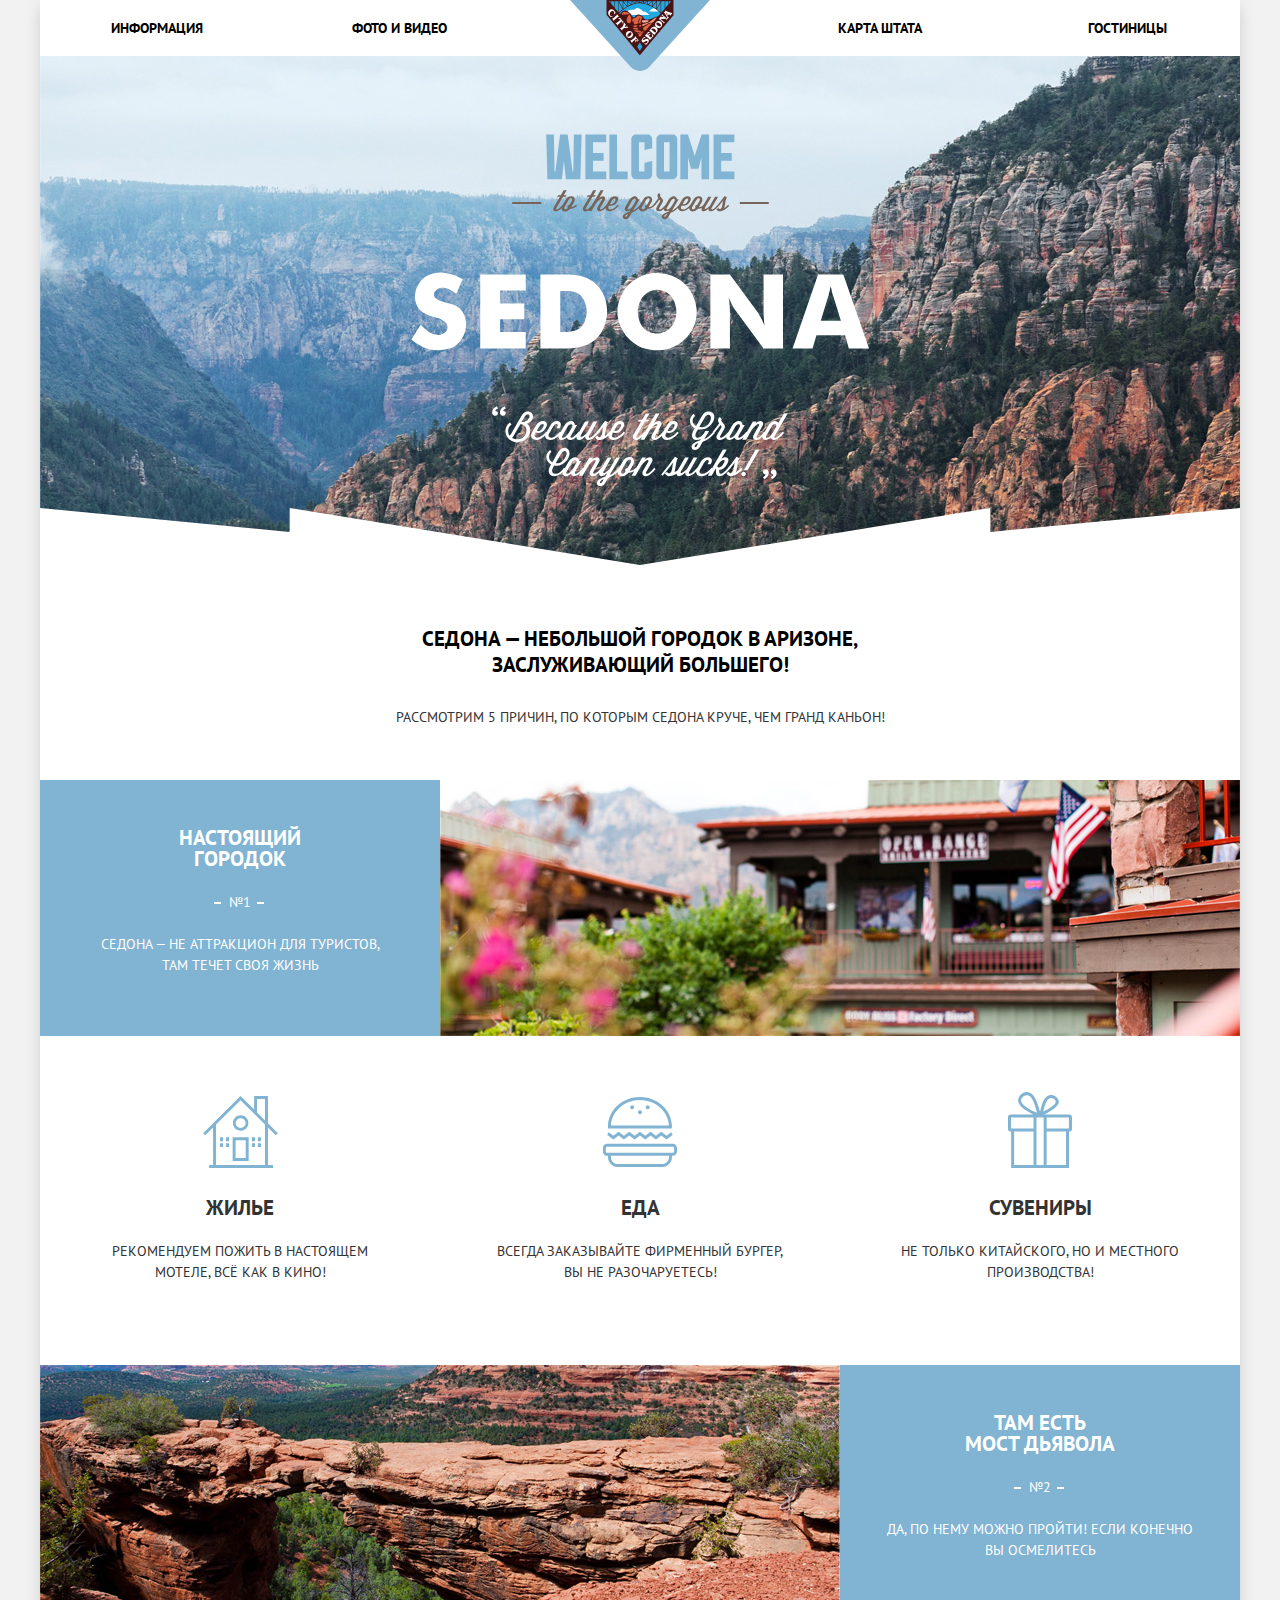
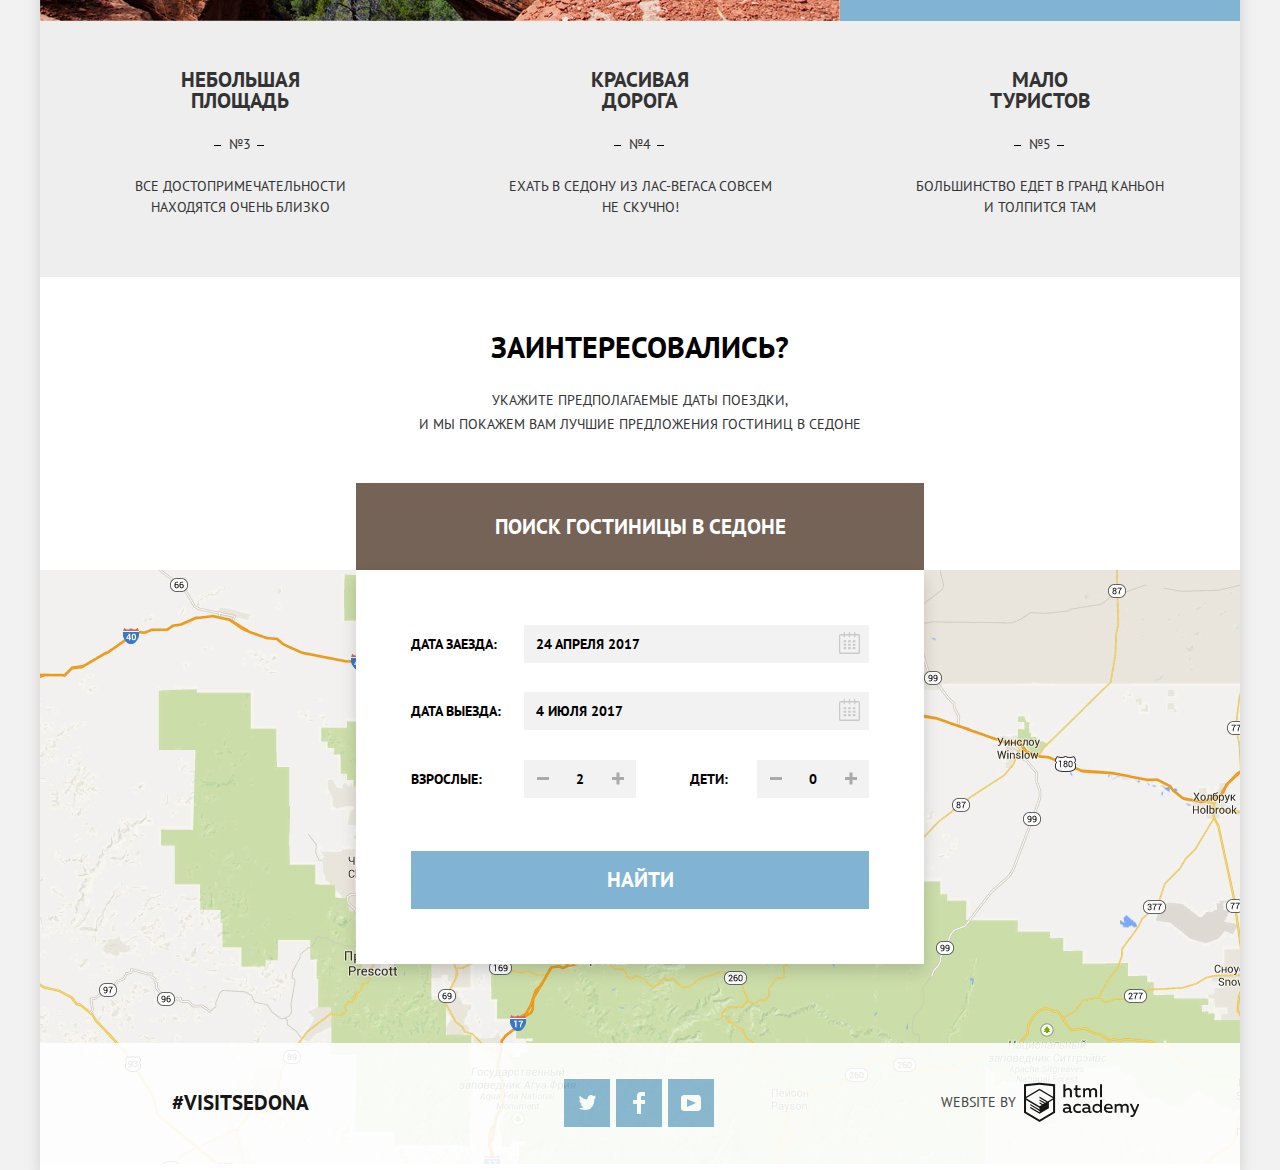
==== commit 1525fa46: "Исправил замечания после первой проверки на защите" ====
--- a/index.html
+++ b/index.html
@@ -10,14 +10,13 @@
   <body>
     <div class="content">
       <header class="main-header">
-        <img src="img/sedona-logo.svg" class="sedona-logo" width="140" height="72" alt="Логотип Седоны">
+        <a><img src="img/sedona-logo.svg" class="sedona-logo" width="140" height="72" alt="Логотип Седоны"></a>
         <nav class="main-navigation">
           <ul class="site-navigation">
-            <li><a href="info.html">ИНФОРМАЦИЯ</a></li>
-            <li><a href="photo.html">ФОТО И ВИДЕО</a></li>
-            <li></li>
-            <li><a href="map.html">КАРТА ШТАТА</a></li>
-            <li><a href="inner.html">ГОСТИНИЦЫ</a></li>
+            <li><a href="info.html">информация</a></li>
+            <li><a href="photo.html">фото и видео</a></li>
+            <li><a href="map.html">карта штата</a></li>
+            <li><a href="inner.html">гостиницы</a></li>
           </ul>
         </nav>
       </header>
@@ -28,65 +27,67 @@
         </section>
         <section class="sedona-reasons">
           <h2 class="visually-hidden">Преимущества Седоны</h2>
-          <div class="headline">
-            <p><b>СЕДОНА - НЕБОЛЬШОЙ ГОРОДОК В АРИЗОНЕ, ЗАСЛУЖИВАЮЩИЙ БОЛЬШЕГО!</b></p>
-          </div>
-          <p>РАССМОТРИМ 5 ПРИЧИН, ПО КОТОРЫМ СЕДОНА КРУЧЕ, ЧЕМ ГРАНД КАНЬОН!</p>
+          <p class="headline">седона — небольшой городок в аризоне, заслуживающий большего!</p>
+          <p class="five-reasons">рассмотрим 5 причин, по которым седона круче, чем гранд каньон!</p>
           <ol class="sedona-big-reasons">
             <li class="true-town">
-              <div>
+              <div class="true-reason">
                 <section class="description true-town-description">
-                  <h3>НАСТОЯЩИЙ ГОРОДОК</h3>
-                  <span>— №1 —</span><p>СЕДОНА — НЕ АТТРАКЦИОН ДЛЯ ТУРИСТОВ, ТАМ ТЕЧЕТ СВОЯ ЖИЗНЬ</p>
+                  <h3>настоящий городок</h3>
+                  <span>№1</span><p>седона — не аттракцион для туристов, там течет своя жизнь</p>
                 </section>
-                <img class="big-reasons-img" src="img/true-town.jpg" width="800" height="256" alt="Седона - настоящий городок">
+                <div class="big-reasons-img">
+                  <img src="img/true-town.jpg" width="800" height="256" alt="Седона - настоящий городок">
+                </div>
               </div>
               <ul class="trues">
                 <li>
-                  <h4>ЖИЛЬЁ</h4>
-                  <p>РЕКОМЕНДУЕМ ПОЖИТЬ В НАСТОЯЩЕМ МОТЕЛЕ, ВСЁ КАК В КИНО!</p>
+                  <h4>жилье</h4>
+                  <p>рекомендуем пожить в настоящем мотеле, всё как в кино!</p>
                 </li>
                 <li>
-                  <h4>ЕДА</h4>
-                  <p>ВСЕГДА ЗАКАЗЫВАЙТЕ ФИРМЕННЫЙ БУРГЕР, ВЫ НЕ РАЗОЧАРУЕТЕСЬ!</p>
+                  <h4>еда</h4>
+                  <p>всегда заказывайте фирменный бургер, вы не разочаруетесь!</p>
                 </li>
                 <li>
-                  <h4>СУВЕНИРЫ</h4>
-                  <p>НЕ ТОЛЬКО КИТАЙСКОГО, НО И МЕСТНОГО ПРОИЗВОДСТВА!</p>
+                  <h4>сувениры</h4>
+                  <p>не только китайского, но и местного производства!</p>
                 </li>
               </ul>
             </li>
             <li class="bridge">
-              <img class="big-reasons-img" src="img/bridge.jpg" width="800" height="256" alt="Мост дьявола">
+              <div class="big-reasons-img">
+                <img src="img/bridge.jpg" width="800" height="256" alt="Мост дьявола">
+              </div>
               <section class="description bridge-description">
-                <h3>ТАМ ЕСТЬ <br> МОСТ ДЬЯВОЛА</h3>
-                <span>— №2 —</span><p>ДА, ПО НЕМУ МОЖНО ПРОЙТИ! ЕСЛИ КОНЕЧНО ВЫ ОСМЕЛИТЕСЬ</p>
+                <h3>там есть<br>мост дьявола</h3>
+                <span>№2</span><p>да, по нему можно пройти! если конечно вы осмелитесь</p>
               </section>
             </li>
           </ol>
           <ol class="sedona-small-reasons">
             <li class="area description">
-              <h3>НЕБОЛЬШАЯ ПЛОЩАДЬ</h3>
-              <span>— №3 —</span><p>ВСЕ ДОСТОПРИМЕЧАТЕЛЬНОСТИ НАХОДЯТСЯ ОЧЕНЬ БЛИЗКО</p>
+              <h3>небольшая площадь</h3>
+              <span>№3</span><p>все достопримечательности находятся очень близко</p>
             </li>
             <li class="road description">
-              <h3>КРАСИВАЯ ДОРОГА</h3>
-              <span>— №4 —</span><p>ЕХАТЬ В СЕДОНУ ИЗ ЛАС-ВЕГАСА СОВСЕМ НЕ СКУЧНО!</p>
+              <h3>красивая дорога</h3>
+              <span>№4</span><p>ехать в седону из лас-вегаса совсем не скучно!</p>
             </li>
             <li class="tourists description">
-              <h3>МАЛО ТУРИСТОВ</h3>
-              <span>— №5 —</span><p>БОЛЬШИНСТВО ЕДЕТ В ГРАНД КАНЬОН И ТОЛПИТСЯ ТАМ</p>
+              <h3>мало туристов</h3>
+              <span>№5</span><p>большинство едет в гранд каньон и толпится там</p>
             </li>
           </ol>
         </section>
         <section class="search-hotels">
-          <p class="interest"><b>ЗАИНТЕРЕСОВАЛИСЬ?</b></p>
-          <p class="description-form">УКАЖИТЕ ПРЕДПОЛАГАЕМЫЕ ДАТЫ ПОЕЗДКИ, <br> И МЫ ПОКАЖЕМ ВАМ ЛУЧШИЕ ПРЕДЛОЖЕНИЯ ГОСТИНИЦ В СЕДОНЕ</p>
-          <button class="button search-hotels-button">ПОИСК ГОСТИНИЦЫ В СЕДОНЕ</button>
+          <p class="interest">заинтересовались?</p>
+          <p class="description-form">укажите предполагаемые даты поездки, <br> и мы покажем вам лучшие предложения гостиниц в седоне</p>
+          <a href="search.html" class="button search-hotels-button">поиск гостиницы в седоне</a>
           <div>
             <form class="search" method="post" action="https://echo.htmlacademy.ru">
               <div class="date-box">
-                <label for="date-in">ДАТА ЗАЕЗДА:</label>
+                <label for="date-in">дата заезда:</label>
                 <input type="text" class="date" id="date-in" value="24 АПРЕЛЯ 2017">
                 <svg xmlns="http://www.w3.org/2000/svg" width="21" height="22" viewBox="0 0 21 22" fill="#cacaca">
                     <path d="M19.251 2.025h-2.845V.648c0-.381-.294-.689-.656-.689-.363 0-.656.308-.656.689v1.377h-3.938V.648c0-.381-.294-.689-.655-.689-.363 0-.657.308-.657.689v1.377H5.906V.648c0-.381-.294-.689-.656-.689-.363 0-.657.308-.657.689v1.377H1.75C.784 2.025 0 2.847 0 3.862v16.302C0 21.179.784 22 1.75 22h17.501c.966 0 1.749-.821 1.749-1.836V3.862c0-1.015-.783-1.837-1.749-1.837zm.437 18.139a.448.448 0 0 1-.437.459H1.75a.45.45 0 0 1-.438-.459V3.862a.45.45 0 0 1 .438-.459h2.844v1.378c0 .381.294.689.657.689.362 0 .656-.308.656-.689V3.403h3.938v1.378c0 .381.294.689.657.689.361 0 .655-.308.655-.689V3.403h3.938v1.378c0 .381.293.689.656.689.362 0 .656-.308.656-.689V3.403h2.845c.241 0 .437.206.437.459v16.302z"/>
@@ -94,7 +95,7 @@
                 </svg>
               </div>
               <div class="date-box">
-                <label for="date-out">ДАТА ВЫЕЗДА:</label>
+                <label for="date-out">дата выезда:</label>
                 <input type="text" class="date" id="date-out" value="4 ИЮЛЯ 2017">
                 <svg xmlns="http://www.w3.org/2000/svg" width="21" height="22" viewBox="0 0 21 22" fill="#cacaca">
                     <path d="M19.251 2.025h-2.845V.648c0-.381-.294-.689-.656-.689-.363 0-.656.308-.656.689v1.377h-3.938V.648c0-.381-.294-.689-.655-.689-.363 0-.657.308-.657.689v1.377H5.906V.648c0-.381-.294-.689-.656-.689-.363 0-.657.308-.657.689v1.377H1.75C.784 2.025 0 2.847 0 3.862v16.302C0 21.179.784 22 1.75 22h17.501c.966 0 1.749-.821 1.749-1.836V3.862c0-1.015-.783-1.837-1.749-1.837zm.437 18.139a.448.448 0 0 1-.437.459H1.75a.45.45 0 0 1-.438-.459V3.862a.45.45 0 0 1 .438-.459h2.844v1.378c0 .381.294.689.657.689.362 0 .656-.308.656-.689V3.403h3.938v1.378c0 .381.294.689.657.689.361 0 .655-.308.655-.689V3.403h3.938v1.378c0 .381.293.689.656.689.362 0 .656-.308.656-.689V3.403h2.845c.241 0 .437.206.437.459v16.302z"/>
@@ -103,19 +104,19 @@
               </div>
               <div class="bigs-kids">
                 <div class="sign-number">
-                  <label for="bigs">ВЗРОСЛЫЕ:</label>
+                  <label for="bigs">взрослые:</label>
                   <button class="sign" type="button">-</button>
                   <input class="bigs-kids-number" type="text" id="bigs" value="2">
                   <button class="sign plus" type="button">+</button>
                 </div>
                 <div class="sign-number">
-                  <label for="kids" class="kids">ДЕТИ:</label>
+                  <label for="kids" class="kids">дети:</label>
                   <button class="sign" type="button">-</button>
                   <input class="bigs-kids-number" type="text" id="kids" value="0">
                   <button class="sign plus" type="button">+</button>
                 </div>
               </div>
-              <button class="button search-button" type="submit">НАЙТИ</button>
+              <button class="button search-button" type="submit">найти</button>
             </form>
           </div>
         </section>
@@ -123,9 +124,11 @@
           <img src="img/map.jpg" class="sedona-map" width="1200" height="594" alt="Соединённые Штаты Америки, штат Аризона, Коконино-Каунти, Седона">
         </section>
       </main>
-      <footer class="main-footer">
-        <p class="hashtag"><b>#VISITSEDONA</b></p>
-        <ul class="footer-social">
+      <footer class="footer main-footer">
+        <div class="footer-item">
+          <p class="hashtag">#VISITSEDONA</p>
+        </div>
+        <ul class="footer-item footer-social">
           <li><a class="social-button" href="#"><span class="visually-hidden">Twitter</span>
             <svg xmlns="http://www.w3.org/2000/svg" xmlns:xlink="http://www.w3.org/1999/xlink" viewBox="0 0 17 15" width="17" height="15">
                 <path fill="#FFF" d="M10.95.144c1.685-.496 2.984.27 3.577 1.179.673-.231 1.331-.481 2.011-.708a2.345 2.345 0 0 1-.857 1.768c.685.17 1.304-.491 1.304-.491-.169 1-1.006 1.788-1.563 2.024-.231 6.75-3.175 11.217-10.077 11.082h-.446c-.41 0-4.164-.46-4.898-1.887 2.271.196 3.893-.422 4.693-1.177-.96-.3-2.679-.477-2.979-2.95.349.106.564.228 1.19.119C1.705 8.247.374 7.53.448 5.33c.285.328 1.067.536 1.34.472C1.085 5.561-.182 2.442.894.85c1.818 1.854 3.735 3.606 7.152 3.773C8.254 2.33 9.183.793 10.95.144z"/>
@@ -142,7 +145,7 @@
             </svg>
           </a></li>
         </ul>
-        <div class="trade-mark">
+        <div class="footer-item trade-mark">
           <p>Website by</p>
           <a href="https://htmlacademy.ru/intensive/htmlcss" class="academy-logo">
             <svg xmlns="http://www.w3.org/2000/svg" data-name="Layer 1" viewBox="0 0 113 39" width="115" height="41">
--- a/css/style.css
+++ b/css/style.css
@@ -9,15 +9,19 @@
   text-transform: uppercase;
   text-align: center;
   background-color: #f2f2f2;
+  /* width: 100%; */
 }
 
 .content {
-  box-sizing: border-box;
+  -webkit-box-sizing: border-box;
+          box-sizing: border-box;
   width: 1200px;
   margin: 0 auto;
   background-color: #ffffff;
-  box-shadow: 0px 7px 15px 0 rgba(0, 1, 1, 0.15);
+  -webkit-box-shadow: 0px 7px 15px 0 rgba(0, 1, 1, 0.15);
+          box-shadow: 0px 7px 15px 0 rgba(0, 1, 1, 0.15);
   position: relative;
+  /* max-width: 100%; */  /* включение небольшой резиновости */
 }
 
 body .inner-page {
@@ -28,7 +32,7 @@
   text-decoration: none;
 }
 
-img {
+img:not(.welcome-img) {
   max-width: 100%;
   height: auto;
 }
@@ -48,19 +52,22 @@
   background-image:
     url('../img/polygon.svg'),
     url('../img/background.jpg');
-  background-color: black;
+  background-color: #d7e8f2;
   width: 100%;
   height: 509px;
   margin: 0;
   padding: 0;
   background-repeat: no-repeat, no-repeat;
   background-position: center 451px, center -82px;
-  display: flex;
-}
-
-.welcome-img {
+  display: -webkit-box;
+  display: -ms-flexbox;
+  display: flex;
+}
+
+.welcome-sedona .welcome-img {
+  /* height: initial; */
   margin: auto;
-  margin-top: 76px;
+  /* margin-top: 76px; */
 }
 
 .main-navigation a {
@@ -88,6 +95,8 @@
   margin: 0;
   padding: 15px 0;
   list-style: none;
+  display: -webkit-box;
+  display: -ms-flexbox;
   display: flex;
   /*  justify-content: space-around; */
   /* align-items: left; */
@@ -95,15 +104,39 @@
 
 .site-navigation li {
   width: 239px;
-  display: flex;
-}
-
-.site-navigation a {
-  margin: auto;
+  display: -webkit-box;
+  display: -ms-flexbox;
+  display: flex;
+}
+
+.site-navigation li:nth-child(1),
+.site-navigation li:nth-child(2) {
+  text-align: left;
+}
+
+.site-navigation li:nth-child(3),
+.site-navigation li:nth-child(4) {
+  text-align: right;
+}
+
+.site-navigation li:nth-child(1) a {
+  padding-left: 71px;
+}
+
+.site-navigation li:nth-child(2) a {
+  padding-left: 73px;
 }
 
 .site-navigation li:nth-child(3) {
-  width: 244px;
+  margin-left: auto;
+}
+
+.site-navigation li:nth-child(3) a {
+  padding-left: 76px;
+}
+
+.site-navigation li:nth-child(4) a {
+  padding-left: 87px;
 }
 
 .sedona-logo {
@@ -123,23 +156,22 @@
   margin: 0;
 }
 
-.headline {
+.sedona-reasons .headline {
+  display: block;
   margin-top: 61px;
-  margin-bottom: 27px;
+  margin-bottom: 26px;
   margin-left: auto;
   margin-right: auto;
-  width: 440px;
+  width: 600px;
   font-size: 21px;
   line-height: 26px;
+  font-weight: bold;
   color: #000000;
 }
 
-.headline + p {
+.sedona-reasons .five-reasons {
+  margin-bottom: 50px;
   line-height: 26px;
-}
-
-.sedona-reasons > p {
-  margin-bottom: 50px;
 }
 
 .sedona-big-reasons,
@@ -163,22 +195,28 @@
   margin: 0;
 }
 
-.true-town {
-  width: 1200px;
-}
-
-.true-town div,
+.true-reason,
 .bridge {
-  display: flex;
-  align-items: center;
+  display: -webkit-box;
+  display: -ms-flexbox;
+  display: flex;
+  /* flex-wrap: wrap; */
+  -webkit-box-align: center;
+      -ms-flex-align: center;
+          align-items: center;
   /* height: 256px; */
   color: #ffffff;
   background-color: #81b3d2;
 }
 
 .description {
-  box-sizing: border-box;
-  width: 400px;
+  -webkit-box-sizing: border-box;
+          box-sizing: border-box;
+  /* width: 400px; */
+  width: 33%;
+  -webkit-box-flex: 2;
+      -ms-flex-positive: 2;
+          flex-grow: 2;
 }
 
 .true-town-description {
@@ -186,8 +224,11 @@
 }
 
 .big-reasons-img {
-  box-sizing: border-box;
-  align-items: center;
+  -webkit-box-sizing: border-box;
+          box-sizing: border-box;
+  -webkit-box-align: center;
+      -ms-flex-align: center;
+          align-items: center;
   /* align-content: center; */
   width: 800px;
   height: 256px;
@@ -195,20 +236,56 @@
 
 .sedona-reasons span {
   display: inline-block;
+  position: relative;
   margin: 23px auto 21px auto;
+  vertical-align: middle;
+}
+
+.sedona-reasons span::before,
+.sedona-reasons span::after {
+  content: "";
+  width: 7px;
+  height: 1.5px;
+  position: absolute;
+  top: 50%;
+}
+
+.sedona-reasons span::before {
+  left: -15px;
+}
+
+.sedona-reasons span::after {
+  right: -13px;
+}
+
+.sedona-big-reasons span::before,
+.sedona-big-reasons span::after {
+  background-color: #ffffff;
+}
+
+.sedona-small-reasons span::before,
+.sedona-small-reasons span::after {
+  background-color: #000000;
 }
 
 .trues {
-  display: flex;
-  flex-wrap: wrap;
+  display: -webkit-box;
+  display: -ms-flexbox;
+  display: flex;
+  -ms-flex-wrap: wrap;
+      flex-wrap: wrap;
   padding: 0;
 }
 
 .trues li {
-  box-sizing: border-box;
-  width: 400px;
+  -webkit-box-sizing: border-box;
+          box-sizing: border-box;
+  width: 33%;
   padding: 131px 55px 82px 55px;
   position: relative;
+  -webkit-box-flex: 1;
+      -ms-flex-positive: 1;
+          flex-grow: 1;
 }
 
 .trues h4 {
@@ -254,8 +331,11 @@
 }
 
 .sedona-small-reasons {
-  display: flex;
-  flex-wrap: wrap;
+  display: -webkit-box;
+  display: -ms-flexbox;
+  display: flex;
+  -ms-flex-wrap: wrap;
+      flex-wrap: wrap;
   /* box-sizing: border-box; */
   padding: 20px 0 59px 0;
   margin: 0;
@@ -279,7 +359,6 @@
   padding-right: 65px;
 }
 
-
 .search-hotels {
   background-color: white;
 }
@@ -287,13 +366,14 @@
 .search-hotels .interest {
   font-size: 30px;
   line-height: 36px;
+  font-weight: bold;
   margin-top: 52px;
   margin-bottom: 23px;
   color: #000000;
 }
 
 .search-hotels .description-form {
-  margin-bottom: 46px;
+  margin-bottom: 47px;
   line-height: 24px;
 }
 
@@ -305,13 +385,18 @@
   line-height: 26px;
 }
 
-
 .search-hotels-button {
+  display: inline-block;
+  -webkit-box-sizing: border-box;
+          box-sizing: border-box;
+  width: 568px;
+  vertical-align: middle;
+  font-weight: bold;
+  /* text-transform: uppercase; */
 /*  width: 568px; */
-  padding: 30px 138px;
+  padding: 31px 30px 30px 30px;
 /*  height: 86px; */
   background-color: #766357;
-
 }
 
 .search-hotels-button:hover,
@@ -330,6 +415,7 @@
 .sedona-map {
   position: relative;
   z-index: 1;
+  background-color: #cee1b3;
 }
 
 .search-hotels-button + div {
@@ -341,21 +427,33 @@
   z-index: 20;
   top: 0;
   left: 50%;
-  display: flex;
-  flex-direction: column;
+  display: -webkit-box;
+  display: -ms-flexbox;
+  display: flex;
+  -webkit-box-orient: vertical;
+  -webkit-box-direction: normal;
+      -ms-flex-direction: column;
+          flex-direction: column;
   width: 458px;
   margin-left: -284px;
   /* margin-right: 229px; */
   padding: 55px;
   background-color: #ffffff;
-  box-shadow: 0px 7px 15px 0 rgba(0, 1, 1, 0.15);
+  -webkit-box-shadow: 0px 7px 15px 0 rgba(0, 1, 1, 0.15);
+          box-shadow: 0px 7px 15px 0 rgba(0, 1, 1, 0.15);
 }
 
 .search div {
-  display: flex;
-  justify-content: flex-start;
-  align-items: center;
-  margin-bottom: 30px;
+  display: -webkit-box;
+  display: -ms-flexbox;
+  display: flex;
+  -webkit-box-pack: start;
+      -ms-flex-pack: start;
+          justify-content: flex-start;
+  -webkit-box-align: center;
+      -ms-flex-align: center;
+          align-items: center;
+  /* margin-bottom: 30px; */
 /*  width: 458px; */
   line-height: 26px;
   font-weight: bold;
@@ -383,10 +481,12 @@
 }
 
 .search .sign {
-  box-sizing: border-box;
+  -webkit-box-sizing: border-box;
+          box-sizing: border-box;
   height: 38px;
-  width: 38px;
+  width: 37px;
   position: relative;
+  color: transparent;
 /*  text-align: center; */
 }
 
@@ -402,7 +502,8 @@
 }
 
 .plus::after {
-  transform: rotate(90deg);
+  -webkit-transform: rotate(90deg);
+          transform: rotate(90deg);
 }
 
 .sign:hover::before,
@@ -418,8 +519,10 @@
 }
 
 .search .date {
-  box-sizing: border-box;
+  -webkit-box-sizing: border-box;
+          box-sizing: border-box;
   width: 346px;
+  height: 38px;
 /*  position: relative; */
   padding-right: 40px;
   text-align: left;
@@ -427,12 +530,13 @@
 
  .search .date-box {
   position: relative;
+  margin-bottom: 29px;
 }
 
 .search svg {
   /* content: ""; */
   position: absolute;
-  top: 9px;
+  top: 7px;
   right: 9px;
   width: 21px;
   height: 22px;
@@ -443,22 +547,31 @@
   /* background-image: url(/Users/belinsky/Documents/GitHub/913447-sedona-24/img/calendar-hover.svg); */
 }
 
-.date-box:active  svg {
+.date-box:active svg {
   fill: #81b3d2;
   /* background-image: url(/Users/belinsky/Documents/GitHub/913447-sedona-24/img/calendar-active.svg); */
 }
 
 .search .bigs-kids {
-  display: flex;
-  justify-content: space-between;
-  box-sizing: border-box;
+  display: -webkit-box;
+  display: -ms-flexbox;
+  display: flex;
+  -webkit-box-pack: justify;
+      -ms-flex-pack: justify;
+          justify-content: space-between;
+  -webkit-box-sizing: border-box;
+          box-sizing: border-box;
   width: 458px;
+  margin-top: 1px;
+  margin-bottom: 30px;
 /*  background-color: blue; */
 }
 
 .bigs-kids-number {
-  box-sizing: border-box;
+  -webkit-box-sizing: border-box;
+          box-sizing: border-box;
   width: 38px;
+  height: 38px;
 }
 
 .search .sign-number {
@@ -466,7 +579,7 @@
 }
 
 .search .sign-number .kids {
-  width: 65px;
+  width: 67px;
 }
 
 .search input:hover,
@@ -484,6 +597,8 @@
   height: 58px;
   margin-top: 23px;
   color: #ffffff;
+  font-weight: bold;
+  text-transform: uppercase;
   background-color: #81b3d2;
 }
 
@@ -500,11 +615,17 @@
   background-color: #5496bd;
 }
 
-footer {
-  display: flex;
-  justify-content: space-around;
-  align-items: center;
-  box-sizing: border-box;
+.footer {
+  display: -webkit-box;
+  display: -ms-flexbox;
+  display: flex;
+  -ms-flex-pack: distribute;
+      justify-content: space-around;
+  -webkit-box-align: center;
+      -ms-flex-align: center;
+          align-items: center;
+  -webkit-box-sizing: border-box;
+          box-sizing: border-box;
   width: 100%;
   background-color: #ffffff;
 }
@@ -515,43 +636,59 @@
   bottom: 0px;
   right: 0px;
   opacity: 0.9;
-  padding: 36px 36px 42px 36px;
-}
-
-.hashtag,
-.trade-mark {
-  box-sizing: border-box;
-  width: 400px;
+  padding: 35px 0 43px 0;
+}
+
+.footer-item {
+  -webkit-box-sizing: border-box;
+          box-sizing: border-box;
+  width: 33%;
+  display: -webkit-box;
+  display: -ms-flexbox;
+  display: flex;
+  -webkit-box-pack: center;
+      -ms-flex-pack: center;
+          justify-content: center;
+  -webkit-box-align: center;
+      -ms-flex-align: center;
+          align-items: center;
+  -webkit-box-flex: 1;
+      -ms-flex-positive: 1;
+          flex-grow: 1;
 }
 
 .hashtag {
   font-size: 21px;
   line-height: 26px;
-  text-align: left;
-  padding-left: 68px;
+  font-weight: bold;
   margin: 0;
   color: #000000;
 }
 
 .footer-social {
-  display: flex;
-  justify-content: space-between;
-  align-items: center;
   padding: 0;
   margin: 0;
   list-style: none;
 }
 
+.footer-social li:first-of-type {
+  margin-left: 4px;
+}
+
 .social-button {
-  display: flex;
-  align-items: center;
-  justify-content: center;
+  display: -webkit-box;
+  display: -ms-flexbox;
+  display: flex;
   width: 46px;
   height: 48px;
   margin-right: 6px;
   background-color: #81b3d2;
 }
 
+.social-button svg {
+  margin: auto;
+}
+
 .social-button:hover,
 .social-button:focus {
   background-color: #669ec0;
@@ -565,14 +702,12 @@
   opacity: 0.3;
 }
 
-.trade-mark {
-  display: flex;
-  padding-left: 167px;
-  align-items: center;
-}
-
 .trade-mark p {
   margin-right: 8px;
+}
+
+.academy-logo svg {
+  vertical-align: middle;
 }
 
 .trade-mark:hover path,
@@ -588,18 +723,29 @@
 /* ////////////// стили для inner ///////////////////*/
 
 .filters {
-  display: flex;
-  justify-content: flex-start;
+  display: -webkit-box;
+  display: -ms-flexbox;
+  display: flex;
+  -webkit-box-pack: start;
+      -ms-flex-pack: start;
+          justify-content: flex-start;
   padding: 28px 72px 20px 72px;
   color: #ffffff;
+  background-color: #3d7199;
   background-image: url('../img/filter-background.jpg');
   background-position: center -300px;
 }
 
 .filters fieldset {
-  display: flex;
-  flex-direction: column;
-  box-sizing: border-box;
+  display: -webkit-box;
+  display: -ms-flexbox;
+  display: flex;
+  -webkit-box-orient: vertical;
+  -webkit-box-direction: normal;
+      -ms-flex-direction: column;
+          flex-direction: column;
+  -webkit-box-sizing: border-box;
+          box-sizing: border-box;
   width: 239px;
   margin: 0 16px 0 0;
   padding: 0;
@@ -615,6 +761,7 @@
 }
 
 .custom-checkbox {
+  display: block;
   position: relative;
   padding-left: 40px;
   cursor: pointer;
@@ -655,19 +802,14 @@
 
 .sorting {
   position: relative;
-  display: flex;
-  align-items: center;
+  display: -webkit-box;
+  display: -ms-flexbox;
+  display: flex;
+  -webkit-box-align: center;
+      -ms-flex-align: center;
+          align-items: center;
   padding: 22px 72px 19px 72px;
   border-bottom: 1px solid #e5e5e5;
-}
-
-.sorting .sorting-button {
-  margin-top: 4px;
-  font-size: 12px;
-  line-height: 18px;
-  background-color: transparent;
-  border: none;
-  cursor: pointer;
 }
 
 .sorting .result {
@@ -680,31 +822,35 @@
 .result + p {
   font-size: 12px;
   line-height: 18px;
+  margin-right: 40px;
+  margin-top: 15px;
+}
+
+.sorting-button {
+  margin-top: 2px;
   margin-right: 33px;
-  margin-top: 15px;
-}
-
-.sorting-button {
-  margin-right: 19px;
-}
-
-.sorting-button span {
   border-bottom: 1px dotted #81b3d2;
+  font-size: 12px;
+  line-height: 18px;
   color: rgba(0, 0, 0, 0.3);
-}
-
-.sorting-button-current span {
+  cursor: pointer;
+}
+
+.sorting-button-current {
+  margin-top: 0px;
   border-bottom: none;
   color: #81b3d2;
 }
 
-.sorting-button:hover span,
-.sorting-button:focus span {
+.sorting-button:hover,
+.sorting-button:focus {
+  margin-top: 2px;
   border-bottom: 1px dotted #81b3d2;
   color: #81b3d2;
 }
 
-.sorting-button:active span {
+.sorting-button:active {
+  margin-top: 2px;
   border-bottom: none;
   color: #000000;
 }
@@ -715,7 +861,6 @@
 
 .sorting-up,
 .sorting-down {
-  border: none;
   padding: 0;
   cursor: pointer;
 }
@@ -741,7 +886,6 @@
 .filter-range {
   width: 317px;
   margin-left: auto;
-  /* margin: 50px auto; /* для демо */
   color: #ffffff;
   text-transform: uppercase;
 }
@@ -770,7 +914,8 @@
   width: 2px;
   height: 22px;
   background: #ffffff;
-  transform: translate(-50%, -50%);
+  -webkit-transform: translate(-50%, -50%);
+          transform: translate(-50%, -50%);
 }
 
 .price-controls label {
@@ -825,7 +970,8 @@
   background: #ababab;
   border: 8px solid #ffffff;
   border-radius: 50%;
-  box-shadow: 0 2px 1px 0 rgba(0, 1, 1, 0.2);
+  -webkit-box-shadow: 0 2px 1px 0 rgba(0, 1, 1, 0.2);
+          box-shadow: 0 2px 1px 0 rgba(0, 1, 1, 0.2);
   cursor: pointer;
 }
 
@@ -860,7 +1006,6 @@
   background: #ffffff;
 }
 
-
 .catalog-list {
   list-style: none;
   margin: 0;
@@ -868,41 +1013,30 @@
 }
 
 .hotel-card {
-  display: flex;
-  justify-content: flex-start;
-  height: 90px;
-  padding: 30px 72px;
+  display: -webkit-box;
+  display: -ms-flexbox;
+  display: flex;
+  -webkit-box-pack: start;
+      -ms-flex-pack: start;
+          justify-content: flex-start;
+  padding: 30px 72px 24px 72px;
   border-bottom: 1px solid #e5e5e5;
 }
 
+.hotel-info {
+  max-width: 550px;
+}
+
 .hotel-img {
-  order: -1;
+  -webkit-box-ordinal-group: 0;
+      -ms-flex-order: -1;
+          order: -1;
   margin-right: 30px;
 }
 
 .hotel-img img {
   width: 135px;
   height: 90px;
-}
-
-.hotel-price {
-/*  width: 110px; */
-  display: flex;
-  flex-wrap: wrap;
-  justify-content: flex-start;
-  width: 258px;
-  margin: 0;
-  padding: 0;
-}
-
-.hotel-price p {
-  margin-top: 0;
-  margin-bottom: 14px;
-}
-
-.first-column {
-  flex-basis: 110px;
-  margin-right: 6px;
 }
 
 .hotel-name a {
@@ -913,7 +1047,7 @@
 
 .hotel-name {
   margin-top: -4px;
-  margin-bottom: 6px;
+  margin-bottom: 4px;
 }
 
 .hotel-name a:hover,
@@ -923,21 +1057,33 @@
 
 .hotel-name a:active {
   color: rgba(0, 0, 0, 0.3);
+}
+
+.hotel-price {
+  margin-left: -2px;
+}
+
+.hotel-price td {
+  padding: 0;
 }
 
 .button-inner {
   display: inline-block;
   color: #ffffff;
   text-align: center;
-  vertical-align: text-bottom;
+  /* vertical-align: text-bottom; */
   font-weight: bold;
-  padding: 3px 16px;
+  padding: 3px 17px;
+  margin-top: 12px;
+  vertical-align: middle;
 }
 
 .button-more {
-  box-sizing: border-box;
-  width: 110px;
-  margin-right: 6px;
+  -webkit-box-sizing: border-box;
+          box-sizing: border-box;
+  /* width: 110px; */
+  margin-right: 4px;
+  padding-left: 16px;
   background-color: #81b3d2;
 }
 
@@ -952,10 +1098,19 @@
 
 .star-rating {
   margin-left: auto;
-  display: flex;
-  flex-direction: column;
-  align-items: flex-end;
-  justify-content: space-between;
+  display: -webkit-box;
+  display: -ms-flexbox;
+  display: flex;
+  -webkit-box-orient: vertical;
+  -webkit-box-direction: normal;
+      -ms-flex-direction: column;
+          flex-direction: column;
+  -webkit-box-align: end;
+      -ms-flex-align: end;
+          align-items: flex-end;
+  -webkit-box-pack: justify;
+      -ms-flex-pack: justify;
+          justify-content: space-between;
 }
 
 .star img {
@@ -963,7 +1118,7 @@
 }
 
 .rating {
-  margin: 0;
+  margin-bottom: 5px;
   padding: 4px 14px;
   color: #666666;
   text-align: center;
@@ -971,9 +1126,5 @@
 }
 
 .inner-footer {
-  padding: 35px 36px;
-}
-
-.inner-footer .trade-mark a {
-  margin-top: 5px;
-}
+  padding: 35px 0;
+}
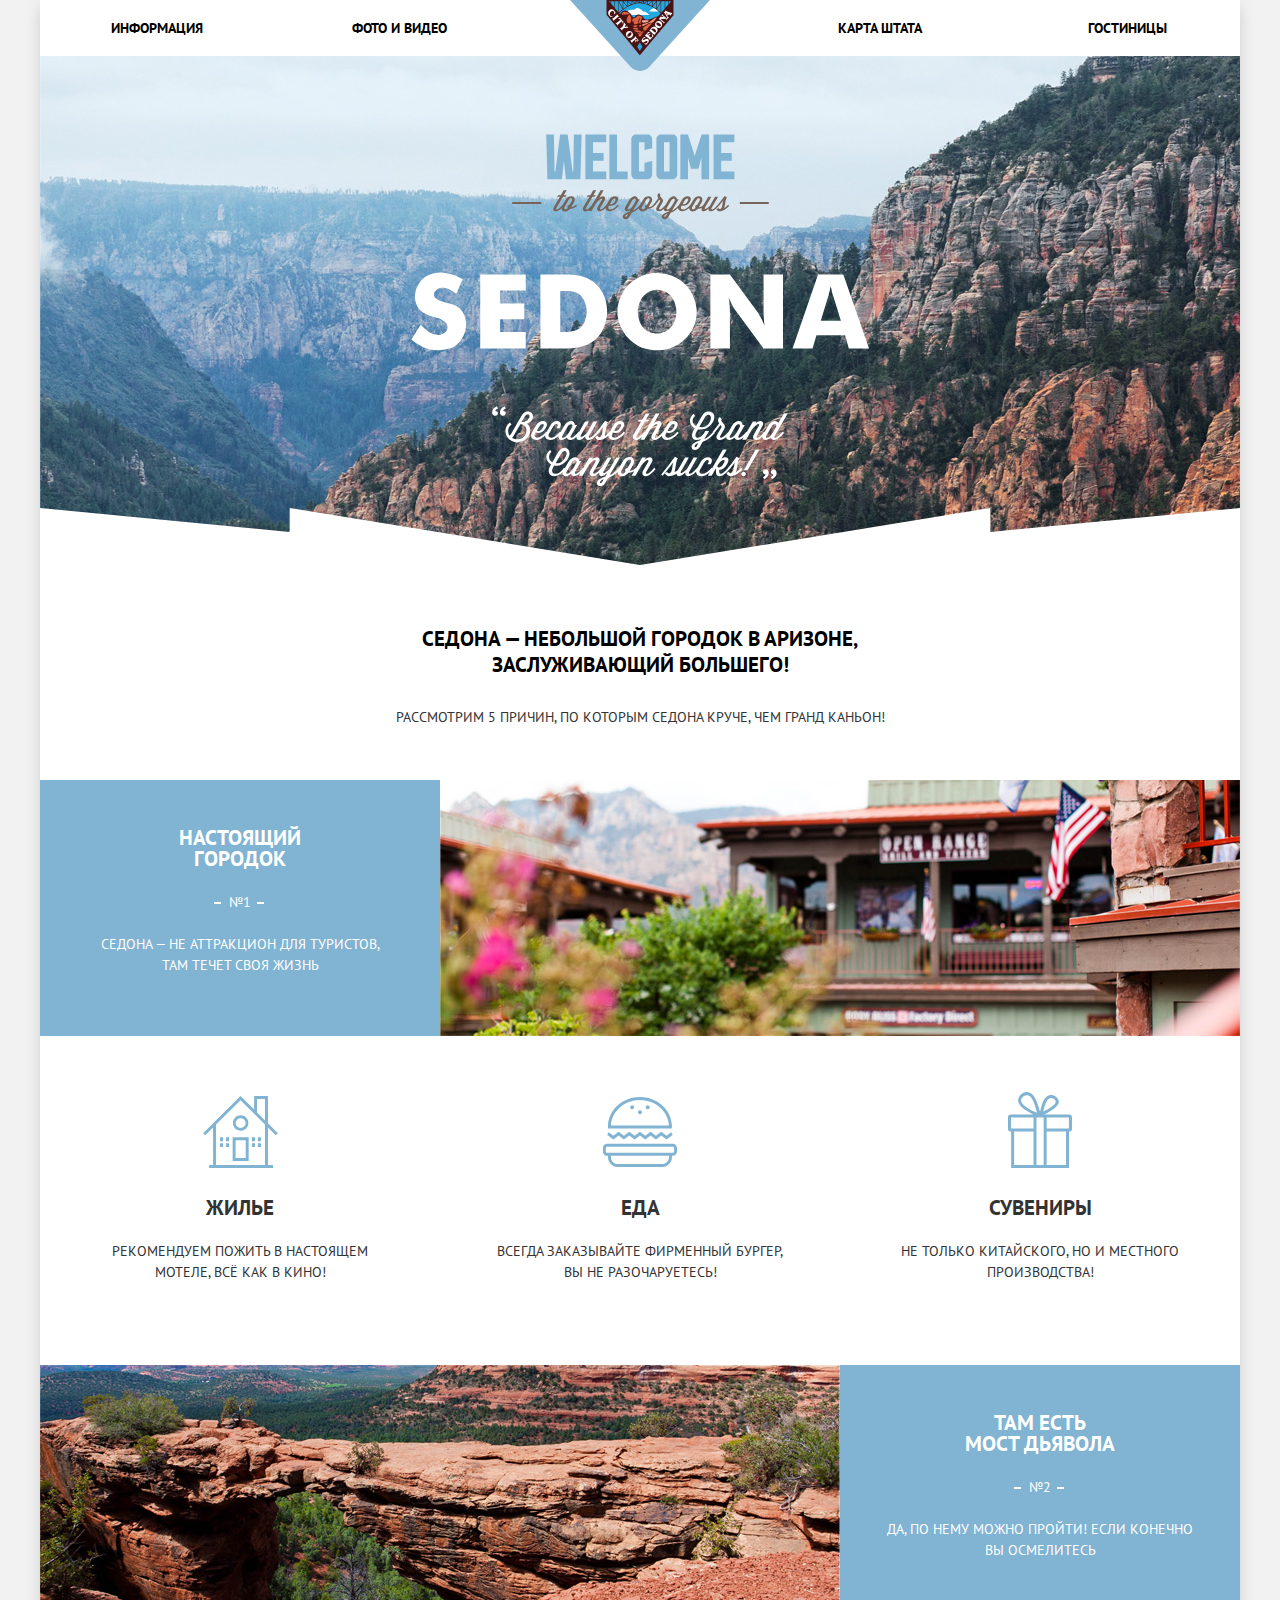
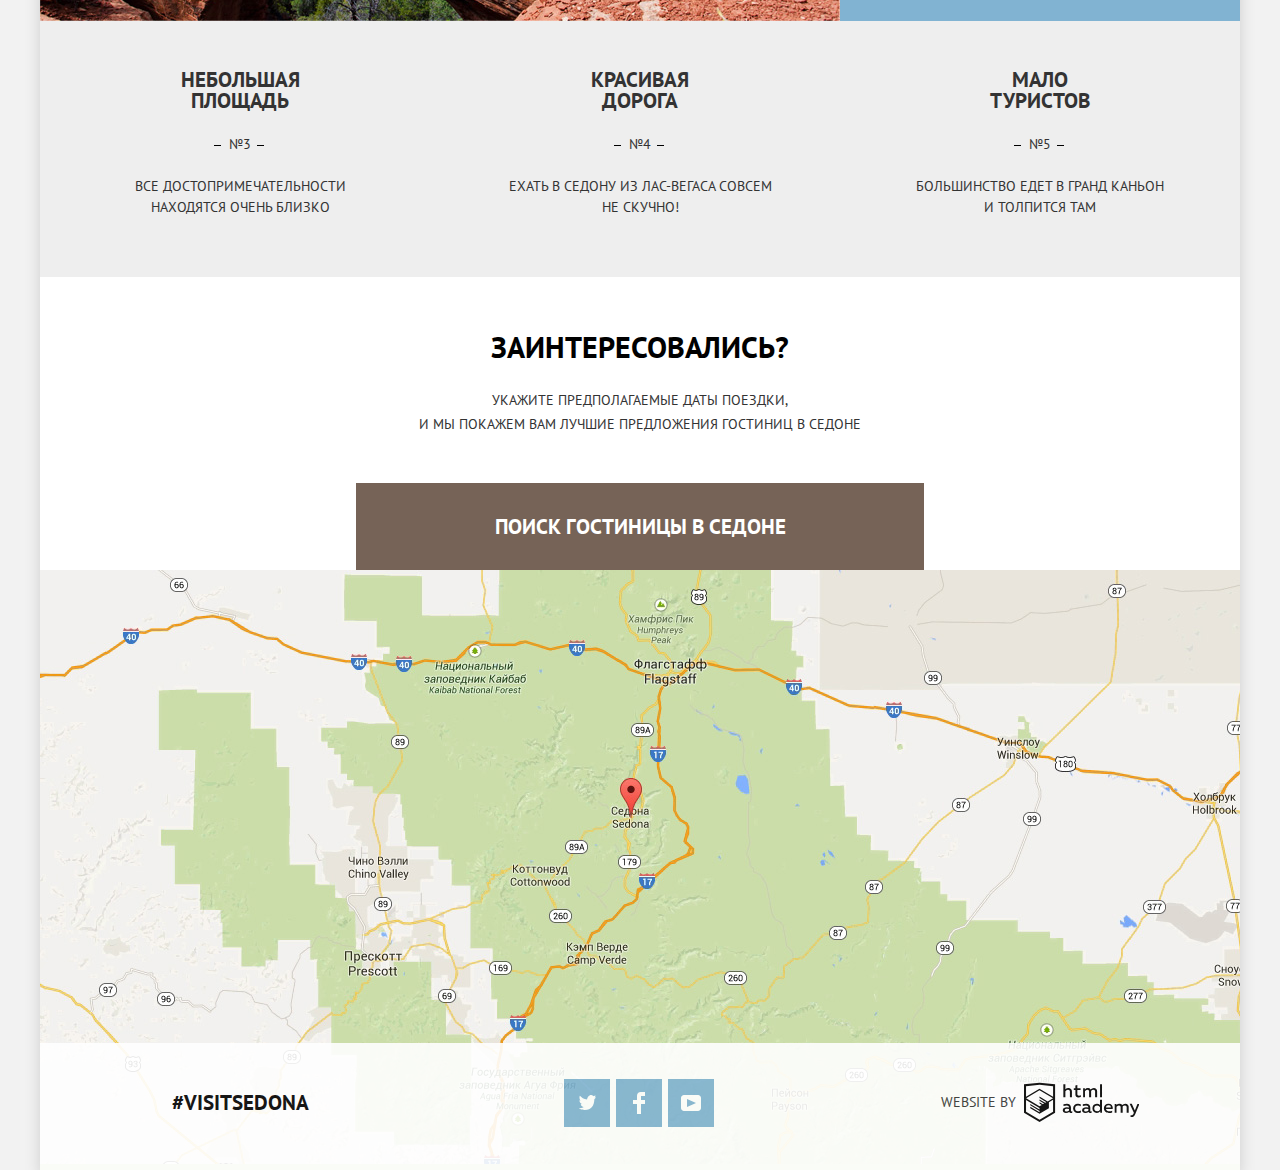
==== commit cd924f9a: "Доделал JS" ====
--- a/index.html
+++ b/index.html
@@ -5,7 +5,7 @@
     <title>HTML Academy: Седона</title>
     <link href="https://fonts.googleapis.com/css?family=PT+Sans:400,700&amp;subset=cyrillic" rel="stylesheet">
     <link href="css/normalize.css" rel="stylesheet">
-    <link href="css/style.css" rel="stylesheet">
+    <link href="css/style-min.css" rel="stylesheet">
   </head>
   <body>
     <div class="content">
@@ -88,7 +88,7 @@
             <form class="search" method="post" action="https://echo.htmlacademy.ru">
               <div class="date-box">
                 <label for="date-in">дата заезда:</label>
-                <input type="text" class="date" id="date-in" value="24 АПРЕЛЯ 2017">
+                <input type="text" class="date" id="date-in" name="date-in" value="24 АПРЕЛЯ 2017">
                 <svg xmlns="http://www.w3.org/2000/svg" width="21" height="22" viewBox="0 0 21 22" fill="#cacaca">
                     <path d="M19.251 2.025h-2.845V.648c0-.381-.294-.689-.656-.689-.363 0-.656.308-.656.689v1.377h-3.938V.648c0-.381-.294-.689-.655-.689-.363 0-.657.308-.657.689v1.377H5.906V.648c0-.381-.294-.689-.656-.689-.363 0-.657.308-.657.689v1.377H1.75C.784 2.025 0 2.847 0 3.862v16.302C0 21.179.784 22 1.75 22h17.501c.966 0 1.749-.821 1.749-1.836V3.862c0-1.015-.783-1.837-1.749-1.837zm.437 18.139a.448.448 0 0 1-.437.459H1.75a.45.45 0 0 1-.438-.459V3.862a.45.45 0 0 1 .438-.459h2.844v1.378c0 .381.294.689.657.689.362 0 .656-.308.656-.689V3.403h3.938v1.378c0 .381.294.689.657.689.361 0 .655-.308.655-.689V3.403h3.938v1.378c0 .381.293.689.656.689.362 0 .656-.308.656-.689V3.403h2.845c.241 0 .437.206.437.459v16.302z"/>
                     <path d="M4.594 8.225h2.625v2.066H4.594zM4.594 11.668h2.625v2.067H4.594zM4.594 15.112h2.625v2.066H4.594zM9.188 15.112h2.625v2.066H9.188zM9.188 11.668h2.625v2.067H9.188zM9.188 8.225h2.625v2.066H9.188zM13.781 15.112h2.625v2.066h-2.625zM13.781 11.668h2.625v2.067h-2.625zM13.781 8.225h2.625v2.066h-2.625z"/>
@@ -96,7 +96,7 @@
               </div>
               <div class="date-box">
                 <label for="date-out">дата выезда:</label>
-                <input type="text" class="date" id="date-out" value="4 ИЮЛЯ 2017">
+                <input type="text" class="date" id="date-out" name="date-out" value="4 ИЮЛЯ 2017">
                 <svg xmlns="http://www.w3.org/2000/svg" width="21" height="22" viewBox="0 0 21 22" fill="#cacaca">
                     <path d="M19.251 2.025h-2.845V.648c0-.381-.294-.689-.656-.689-.363 0-.656.308-.656.689v1.377h-3.938V.648c0-.381-.294-.689-.655-.689-.363 0-.657.308-.657.689v1.377H5.906V.648c0-.381-.294-.689-.656-.689-.363 0-.657.308-.657.689v1.377H1.75C.784 2.025 0 2.847 0 3.862v16.302C0 21.179.784 22 1.75 22h17.501c.966 0 1.749-.821 1.749-1.836V3.862c0-1.015-.783-1.837-1.749-1.837zm.437 18.139a.448.448 0 0 1-.437.459H1.75a.45.45 0 0 1-.438-.459V3.862a.45.45 0 0 1 .438-.459h2.844v1.378c0 .381.294.689.657.689.362 0 .656-.308.656-.689V3.403h3.938v1.378c0 .381.294.689.657.689.361 0 .655-.308.655-.689V3.403h3.938v1.378c0 .381.293.689.656.689.362 0 .656-.308.656-.689V3.403h2.845c.241 0 .437.206.437.459v16.302z"/>
                     <path d="M4.594 8.225h2.625v2.066H4.594zM4.594 11.668h2.625v2.067H4.594zM4.594 15.112h2.625v2.066H4.594zM9.188 15.112h2.625v2.066H9.188zM9.188 11.668h2.625v2.067H9.188zM9.188 8.225h2.625v2.066H9.188zM13.781 15.112h2.625v2.066h-2.625zM13.781 11.668h2.625v2.067h-2.625zM13.781 8.225h2.625v2.066h-2.625z"/>
@@ -106,13 +106,13 @@
                 <div class="sign-number">
                   <label for="bigs">взрослые:</label>
                   <button class="sign" type="button">-</button>
-                  <input class="bigs-kids-number" type="text" id="bigs" value="2">
+                  <input class="bigs-kids-number" type="text" id="bigs" name="bigs" value="2">
                   <button class="sign plus" type="button">+</button>
                 </div>
                 <div class="sign-number">
                   <label for="kids" class="kids">дети:</label>
                   <button class="sign" type="button">-</button>
-                  <input class="bigs-kids-number" type="text" id="kids" value="0">
+                  <input class="bigs-kids-number" type="text" id="kids" name="kids" value="0">
                   <button class="sign plus" type="button">+</button>
                 </div>
               </div>
@@ -121,7 +121,10 @@
           </div>
         </section>
         <section class="map">
-          <img src="img/map.jpg" class="sedona-map" width="1200" height="594" alt="Соединённые Штаты Америки, штат Аризона, Коконино-Каунти, Седона">
+          <iframe src="https://www.google.com/maps/embed?pb=!1m18!1m12!1m3!1d418289.0044459582!2d-111.80956950985242!3d35.01104437484826!2m3!1f0!2f0!3f0!3m2!1i1024!2i768!4f13.1!3m3!1m2!1s0x872da132f942b00d%3A0x5548c523fa6c8efd!2z0KHQtdC00L7QvdCwLCDQkNGA0LjQt9C-0L3QsCA4NjMzNiwg0KHQqNCQ!5e0!3m2!1sru!2sru!4v1553165944804" width="1200" height="594" frameborder="0" style="border:0" allowfullscreen></iframe>
+          <div>
+            <img src="img/map.jpg" class="sedona-map" width="1200" height="594" alt="Соединённые Штаты Америки, штат Аризона, Коконино-Каунти, Седона">
+          </div>
         </section>
       </main>
       <footer class="footer main-footer">
@@ -155,5 +158,6 @@
         </div>
       </footer>
     </div>
+    <script src="js/compressed.js"></script>
   </body>
 </html>
--- a/css/style-min.css
+++ b/css/style-min.css
@@ -0,0 +1 @@
+body{ margin:0; padding:0 20px; font-family:"PT Sans","Arial",sans-serif; font-size:14px; line-height:21px; font-weight:normal; color:#333333; text-transform:uppercase; text-align:center; background-color:#f2f2f2; } .content{ -webkit-box-sizing:border-box; box-sizing:border-box; width:1200px; margin:0 auto; background-color:#ffffff; -webkit-box-shadow:0px 7px 15px 0 rgba(0,1,1,0.15); box-shadow:0px 7px 15px 0 rgba(0,1,1,0.15); position:relative; } body .inner-page{ text-align:left; } a{ text-decoration:none; } img:not(.welcome-img){ max-width:100%; height:auto; } .visually-hidden{ position:absolute; width:1px; height:1px; margin:-1px; border:0; padding:0; clip:rect(0 0 0 0); overflow:hidden; } .welcome-sedona{ background-image: url('../img/polygon.svg'), url('../img/background.jpg'); background-color:#d7e8f2; width:100%; height:509px; margin:0; padding:0; background-repeat:no-repeat,no-repeat; background-position:center 451px,center -82px; display:-webkit-box; display:-ms-flexbox; display:flex; } .welcome-sedona .welcome-img{ margin:auto; } .main-navigation a{ line-height:26px; font-weight:bold; color:#000000; background-color:#ffffff; } .main-navigation .site-navigation-current{ color:#766357; } .main-navigation a:hover, .main-navigation a:focus{ color:#81b3d2; } .main-navigation a:active{ color:rgba(0,0,0,0.3); } .site-navigation{ background-color:white; margin:0; padding:15px 0; list-style:none; display:-webkit-box; display:-ms-flexbox; display:flex; } .site-navigation li{ width:239px; display:-webkit-box; display:-ms-flexbox; display:flex; } .site-navigation li:nth-child(1), .site-navigation li:nth-child(2){ text-align:left; } .site-navigation li:nth-child(3), .site-navigation li:nth-child(4){ text-align:right; } .site-navigation li:nth-child(1) a{ margin-left:71px; } .site-navigation li:nth-child(2) a{ margin-left:73px; } .site-navigation li:nth-child(3){ margin-left:auto; } .site-navigation li:nth-child(3) a{ margin-left:76px; } .site-navigation li:nth-child(4) a{ margin-left:87px; } .sedona-logo{ position:absolute; top:0; left:50%; margin-left:-70px; } .sedona-reasons{ background-color:white; } .sedona-reasons p{ padding:0; margin:0; } .sedona-reasons .headline{ display:block; margin-top:61px; margin-bottom:26px; margin-left:auto; margin-right:auto; width:600px; font-size:21px; line-height:26px; font-weight:bold; color:#000000; } .sedona-reasons .five-reasons{ margin-bottom:50px; line-height:26px; } .sedona-big-reasons, .sedona-big-reasons li{ list-style:none; padding:0; } .sedona-reasons h3, .sedona-reasons h4{ font-size:21px; padding:0; margin:0; } .sedona-reasons h3{ padding:0 60px; } .sedona-big-reasons{ margin:0; } .true-reason, .bridge{ display:-webkit-box; display:-ms-flexbox; display:flex; -webkit-box-align:center; -ms-flex-align:center; align-items:center; color:#ffffff; background-color:#81b3d2; } .description{ -webkit-box-sizing:border-box; box-sizing:border-box; width:33%; -webkit-box-flex:2; -ms-flex-positive:2; flex-grow:2; } .true-town-description{ padding:46px 60px 60px 60px; } .big-reasons-img{ -webkit-box-sizing:border-box; box-sizing:border-box; -webkit-box-align:center; -ms-flex-align:center; align-items:center; width:800px; height:256px; } .sedona-reasons span{ display:inline-block; position:relative; margin:23px auto 21px auto; vertical-align:middle; } .sedona-reasons span::before, .sedona-reasons span::after{ content:""; width:7px; height:1.5px; position:absolute; top:50%; } .sedona-reasons span::before{ left:-15px; } .sedona-reasons span::after{ right:-13px; } .sedona-big-reasons span::before, .sedona-big-reasons span::after{ background-color:#ffffff; } .sedona-small-reasons span::before, .sedona-small-reasons span::after{ background-color:#000000; } .trues{ display:-webkit-box; display:-ms-flexbox; display:flex; -ms-flex-wrap:wrap; flex-wrap:wrap; padding:0; } .trues li{ -webkit-box-sizing:border-box; box-sizing:border-box; width:33%; padding:131px 55px 82px 55px; position:relative; -webkit-box-flex:1; -ms-flex-positive:1; flex-grow:1; } .trues h4{ margin-top:30px; margin-bottom:23px; } .trues li:first-child::before{ content:""; position:absolute; width:75px; height:72px; top:60px; left:50%; margin-left:-37px; background-image:url('../img/house.svg'); } .trues li:nth-child(2)::before{ content:""; position:absolute; width:74px; height:70px; top:61px; left:50%; margin-left:-37px; background-image:url('../img/burger.svg'); } .trues li:nth-child(3)::before{ content:""; position:absolute; width:64px; height:76px; top:56px; left:50%; margin-left:-32px; background-image:url('../img/gift.svg'); } .bridge-description{ padding:46px 45px 60px 45px; } .sedona-small-reasons{ display:-webkit-box; display:-ms-flexbox; display:flex; -ms-flex-wrap:wrap; flex-wrap:wrap; padding:20px 0 59px 0; margin:0; list-style:none; background-color:#eeeeee; } .sedona-small-reasons li{ padding-left:72px; padding-right:72px; } .sedona-small-reasons h3{ margin-top:28px; } .sedona-small-reasons .road{ padding-left:65px; padding-right:65px; } .search-hotels{ background-color:white; } .search-hotels .interest{ font-size:30px; line-height:36px; font-weight:bold; margin-top:52px; margin-bottom:23px; color:#000000; } .search-hotels .description-form{ margin-bottom:47px; line-height:24px; } .button{ border:0; color:#ffffff; text-align:center; font-size:21px; line-height:26px; } .search-hotels-button{ display:inline-block; -webkit-box-sizing:border-box; box-sizing:border-box; width:568px; vertical-align:middle; font-weight:bold; padding:31px 30px 30px 30px; background-color:#766357; } .search-hotels-button:hover, .search-hotels-button:focus, .button-reserv:hover, .button-reserv:focus{ background-color:#604e43; } .search-hotels-button:active, .button-reserv:active{ background-color:#503e33; color:rgba(255,255,255,0.3); } .content .map{ position:relative; } .map div{ position:absolute; z-index:1; left:0; top:0; background-color:#cee1b3; } .map iframe{ position:relative; z-index:2; } .search-hotels-button+div{ position:relative; } .search-hotels .search{ display:none; position:absolute; z-index:3; top:0; left:50%; -webkit-box-orient:vertical; -webkit-box-direction:normal; -ms-flex-direction:column; flex-direction:column; width:458px; margin-left:-284px; padding:55px; background-color:#ffffff; -webkit-box-shadow:0px 7px 15px 0 rgba(0,1,1,0.15); box-shadow:0px 7px 15px 0 rgba(0,1,1,0.15); } @keyframes form-opacity{ from{opacity:0} to{opacity:1} } .search-hotels .form-show{ display:-webkit-box; display:-ms-flexbox; display:flex; animation-name:form-opacity; animation-duration:1s; } .search div{ display:-webkit-box; display:-ms-flexbox; display:flex; -webkit-box-pack:start; -ms-flex-pack:start; justify-content:flex-start; -webkit-box-align:center; -ms-flex-align:center; align-items:center; line-height:26px; font-weight:bold; color:#000000; text-align:left; } .search label{ width:113px; } .search input, .sign{ background-color:#f2f2f2; border:0; padding:6px 12px; line-height:26px; font-weight:bold; text-align:center; } .search .sign{ -webkit-box-sizing:border-box; box-sizing:border-box; height:38px; width:37px; position:relative; color:transparent; } .sign::before, .sign::after{ content:""; position:absolute; top:17px; left:13px; width:12px; height:3px; background-color:#aaaaaa; } .plus::after{ -webkit-transform:rotate(90deg); transform:rotate(90deg); } .sign:hover::before, .sign:hover::after, .sign:focus::before, .sign:focus::after{ background-color:#000000; } .sign:active::before, .sign:active::after{ background-color:#81b3d2; } .search .date{ -webkit-box-sizing:border-box; box-sizing:border-box; width:346px; height:38px; padding-right:40px; text-align:left; } .search .date-box{ position:relative; margin-bottom:29px; } .search svg{ position:absolute; top:7px; right:9px; width:21px; height:22px; } .date-box:hover svg{ fill:#231f20; } .date-box:active svg{ fill:#81b3d2; } .search .bigs-kids{ display:-webkit-box; display:-ms-flexbox; display:flex; -webkit-box-pack:justify; -ms-flex-pack:justify; justify-content:space-between; -webkit-box-sizing:border-box; box-sizing:border-box; width:458px; margin-top:1px; margin-bottom:30px; } .bigs-kids-number{ -webkit-box-sizing:border-box; box-sizing:border-box; width:38px; height:38px; } .search .sign-number{ margin:0; } .search .sign-number .kids{ width:67px; } .search input:hover, .sign:hover{ background-color:#ebebeb; } .search input:focus{ outline:2px solid #e5e5e5; background-color:#ffffff; } .search .search-button{ width:458px; height:58px; margin-top:23px; color:#ffffff; font-weight:bold; text-transform:uppercase; background-color:#81b3d2; } @keyframes error-animation{ 0%, 100%{ transform:translateX(0); } 10%, 30%, 50%, 70%, 90%{ transform:translateX(-10px); } 20%, 40%, 60%, 80%{ transform:translateX(10px); } } .search .error{ animation-name:error-animation; animation-duration:1s; } .search-button:hover, .search-button:focus, .button-more:hover, .button-more:focus{ background-color:#669ec0; } .search-button:active, .button-more:active{ color:rgba(255,255,255,0.3); background-color:#5496bd; } .footer{ display:-webkit-box; display:-ms-flexbox; display:flex; -ms-flex-pack:distribute; justify-content:space-around; -webkit-box-align:center; -ms-flex-align:center; align-items:center; -webkit-box-sizing:border-box; box-sizing:border-box; width:100%; background-color:#ffffff; } .main-footer{ position:absolute; z-index:2; bottom:0px; right:0px; opacity:0.9; padding:35px 0 43px 0; } .footer-item{ -webkit-box-sizing:border-box; box-sizing:border-box; width:33%; display:-webkit-box; display:-ms-flexbox; display:flex; -webkit-box-pack:center; -ms-flex-pack:center; justify-content:center; -webkit-box-align:center; -ms-flex-align:center; align-items:center; -webkit-box-flex:1; -ms-flex-positive:1; flex-grow:1; } .hashtag{ font-size:21px; line-height:26px; font-weight:bold; margin:0; color:#000000; } .footer-social{ padding:0; margin:0; list-style:none; } .footer-social li:first-of-type{ margin-left:4px; } .social-button{ display:-webkit-box; display:-ms-flexbox; display:flex; width:46px; height:48px; margin-right:6px; background-color:#81b3d2; } .social-button svg{ margin:auto; } .social-button:hover, .social-button:focus{ background-color:#669ec0; } .social-button:active{ background-color:#5496bd; } .social-button:active path{ opacity:0.3; } .trade-mark p{ margin-right:8px; } .academy-logo svg{ vertical-align:middle; } .trade-mark:hover path, .trade-mark:focus path{ fill:#81b3d2; } .trade-mark:active path{ fill:#bdbbbc; } .filters{ display:-webkit-box; display:-ms-flexbox; display:flex; -webkit-box-pack:start; -ms-flex-pack:start; justify-content:flex-start; padding:28px 72px 20px 72px; color:#ffffff; background-color:#3d7199; background-image:url('../img/filter-background.jpg'); background-position:center -300px; } .filters fieldset{ display:-webkit-box; display:-ms-flexbox; display:flex; -webkit-box-orient:vertical; -webkit-box-direction:normal; -ms-flex-direction:column; flex-direction:column; -webkit-box-sizing:border-box; box-sizing:border-box; width:239px; margin:0 16px 0 0; padding:0; border:none; } .filters legend{ padding-bottom:23px; font-size:16px; font-weight:bold; } .custom-checkbox{ display:block; position:relative; padding-left:40px; cursor:pointer; margin-bottom:25px; } .filters .custom-checkbox:last-child{ margin-bottom:12px; } .custom-checkbox input[type="checkbox"]+span{ position:absolute; width:27px; height:23px; left:0px; background-image:url('../img/checkbox-off.svg'); background-repeat:no-repeat; } .custom-checkbox input[type="checkbox"]:focus+span{ border-color:#663d15; outline:thin dotted; outline:5px auto -webkit-focus-ring-color; } .custom-checkbox input[type="checkbox"]:checked+span{ background-image:url('../img/checkbox-on.svg'); } .custom-checkbox input[type="checkbox"]:disabled+span{ background-image:url('../img/checkbox-off-dis.svg'); } .custom-checkbox input[type="checkbox"]:checked:disabled+span{ background-image:url('../img/checkbox-on-dis.svg'); } .sorting{ position:relative; display:-webkit-box; display:-ms-flexbox; display:flex; -webkit-box-align:center; -ms-flex-align:center; align-items:center; padding:22px 72px 19px 72px; border-bottom:1px solid #e5e5e5; } .sorting .result{ margin:0 47px 0 0; font-size:21px; line-height:26px; font-weight:bold; } .result+p{ font-size:12px; line-height:18px; margin-right:40px; margin-top:15px; } .sorting-button{ margin-top:2px; margin-right:33px; border-bottom:1px dotted #81b3d2; font-size:12px; line-height:18px; color:rgba(0,0,0,0.3); cursor:pointer; } .sorting-button-current{ margin-top:0px; border-bottom:none; color:#81b3d2; } .sorting-button:hover, .sorting-button:focus{ margin-top:2px; border-bottom:1px dotted #81b3d2; color:#81b3d2; } .sorting-button:active{ margin-top:2px; border-bottom:none; color:#000000; } .sorting-up-down{ margin-left:auto; } .sorting-up, .sorting-down{ padding:0; cursor:pointer; } .sorting-up{ margin-right:9px; } .sorting-up:hover path, .sorting-down:hover path, .sorting-up:focus path, .sorting-down:focus path{ fill:#000000; } .sorting-up:active path, .sorting-down:active path, .sorting-up-current path, .sorting-down-current path{ fill:#81b3d2; } .filter-range{ width:317px; margin-left:auto; color:#ffffff; text-transform:uppercase; } .filter-range-title{ margin-bottom:9px; font-weight:600; font-size:16px; line-height:21px; } .price-controls{ position:relative; height:32px; margin-bottom:20px; font-size:0; border:2px solid #ffffff; border-radius:2px; } .price-controls::after{ content:""; position:absolute; top:50%; left:50%; width:2px; height:22px; background:#ffffff; -webkit-transform:translate(-50%,-50%); transform:translate(-50%,-50%); } .price-controls label{ display:inline-block; margin-top:5px; font-size:14px; line-height:21px; vertical-align:top; cursor:pointer; } .price-controls .min-price{ width:90px; padding-left:65px; } .price-controls .max-price{ width:90px; padding-left:56px; } .price-controls input{ width:50px; margin:0; color:inherit; font:inherit; background:none; border:none; } .range-controls{ position:relative; margin-bottom:32px; } .range-controls .scale{ height:2px; background:rgba(255,255,255,0.3); } .range-controls .bar{ width:80%; height:2px; background:#ffffff; } .range-toggle{ position:absolute; top:-9px; width:4px; height:4px; background:#ababab; border:8px solid #ffffff; border-radius:50%; -webkit-box-shadow:0 2px 1px 0 rgba(0,1,1,0.2); box-shadow:0 2px 1px 0 rgba(0,1,1,0.2); cursor:pointer; } .range-toggle:hover{ background:#1c4f80; } .range-toggle-min{ left:0; } .range-toggle-max{ left:80%; } .btn-transparent{ display:block; margin-left:84px; padding:6px 34px; font-size:14px; line-height:20px; color:#ffffff; text-transform:uppercase; background:transparent; border:2px solid #ffffff; border-radius:2px; cursor:pointer; } .btn-transparent:hover{ color:#000000; background:#ffffff; } .catalog-list{ list-style:none; margin:0; padding:0; } .hotel-card{ display:-webkit-box; display:-ms-flexbox; display:flex; -webkit-box-pack:start; -ms-flex-pack:start; justify-content:flex-start; padding:30px 72px 24px 72px; border-bottom:1px solid #e5e5e5; } .hotel-info{ max-width:550px; } .hotel-img{ -webkit-box-ordinal-group:0; -ms-flex-order:-1; order:-1; margin-right:30px; } .hotel-img img{ width:135px; height:90px; } .hotel-name a{ font-size:21px; line-height:26px; color:#000000; } .hotel-name{ margin-top:-4px; margin-bottom:4px; } .hotel-name a:hover, .hotel-name a:focus{ color:#81b3d2; } .hotel-name a:active{ color:rgba(0,0,0,0.3); } .hotel-price{ margin-left:-2px; } .hotel-price td{ padding:0; } .button-inner{ display:inline-block; color:#ffffff; text-align:center; font-weight:bold; padding:3px 17px; margin-top:12px; vertical-align:middle; } .button-more{ -webkit-box-sizing:border-box; box-sizing:border-box; margin-right:4px; padding-left:16px; background-color:#81b3d2; } .button-reserv{ background-color:#766357; } .hotel-price{ text-align:left; } .star-rating{ margin-left:auto; display:-webkit-box; display:-ms-flexbox; display:flex; -webkit-box-orient:vertical; -webkit-box-direction:normal; -ms-flex-direction:column; flex-direction:column; -webkit-box-align:end; -ms-flex-align:end; align-items:flex-end; -webkit-box-pack:justify; -ms-flex-pack:justify; justify-content:space-between; } .star img{ margin-left:2px; } .rating{ margin-bottom:5px; padding:4px 14px; color:#666666; text-align:center; background-color:#f2f2f2; } .inner-footer{ padding:35px 0; }
